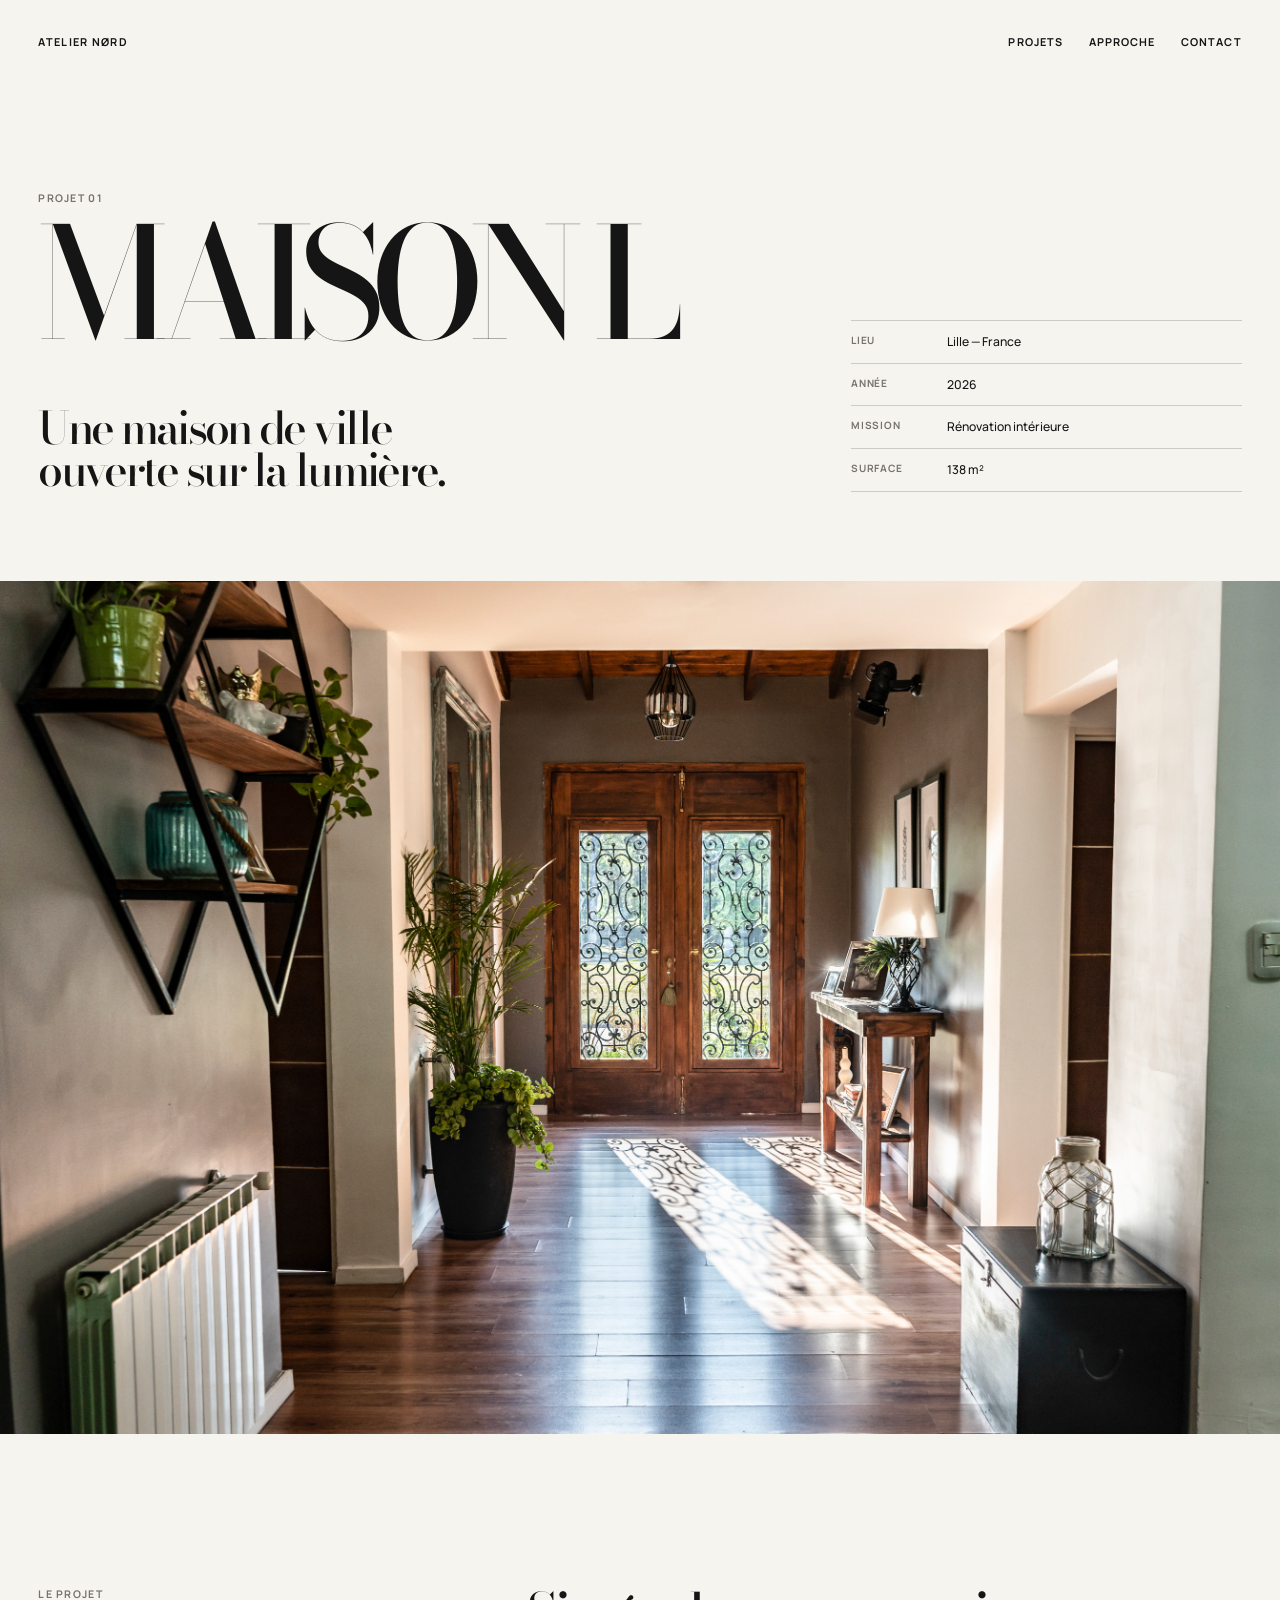
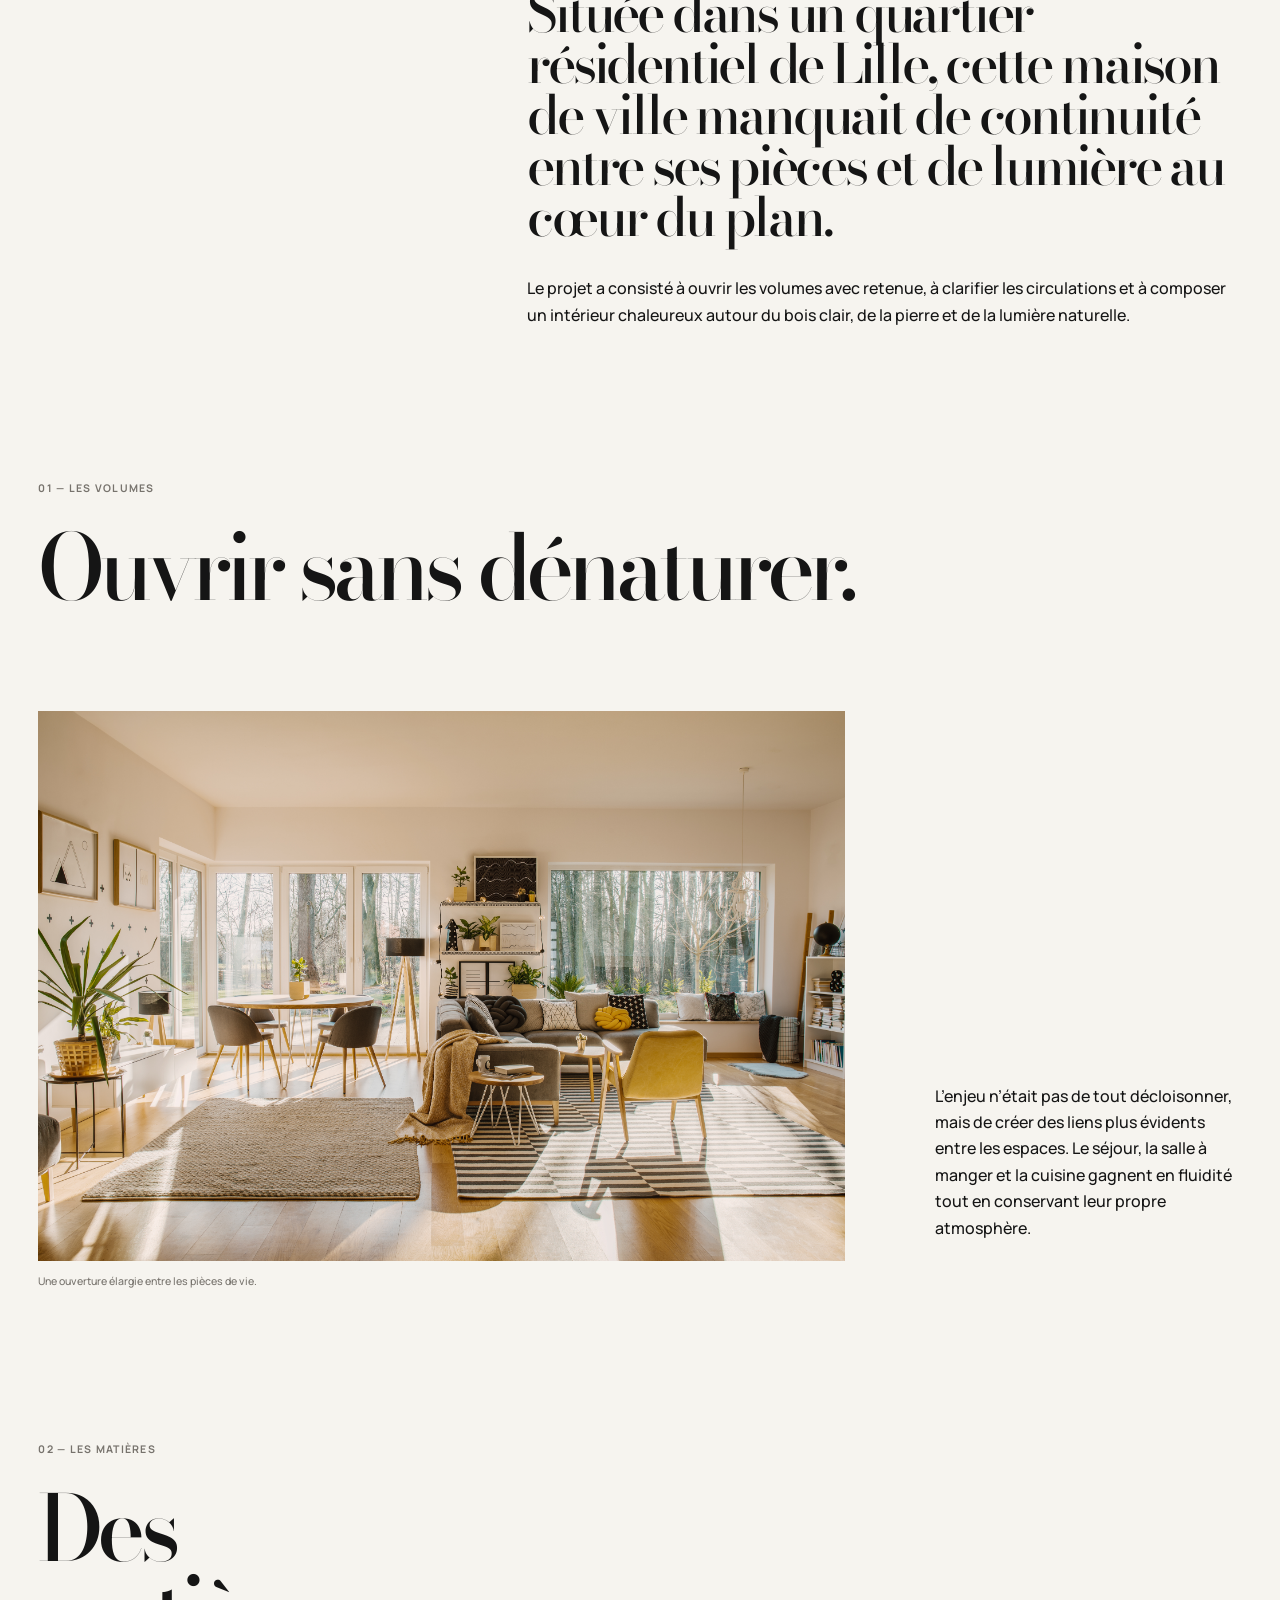
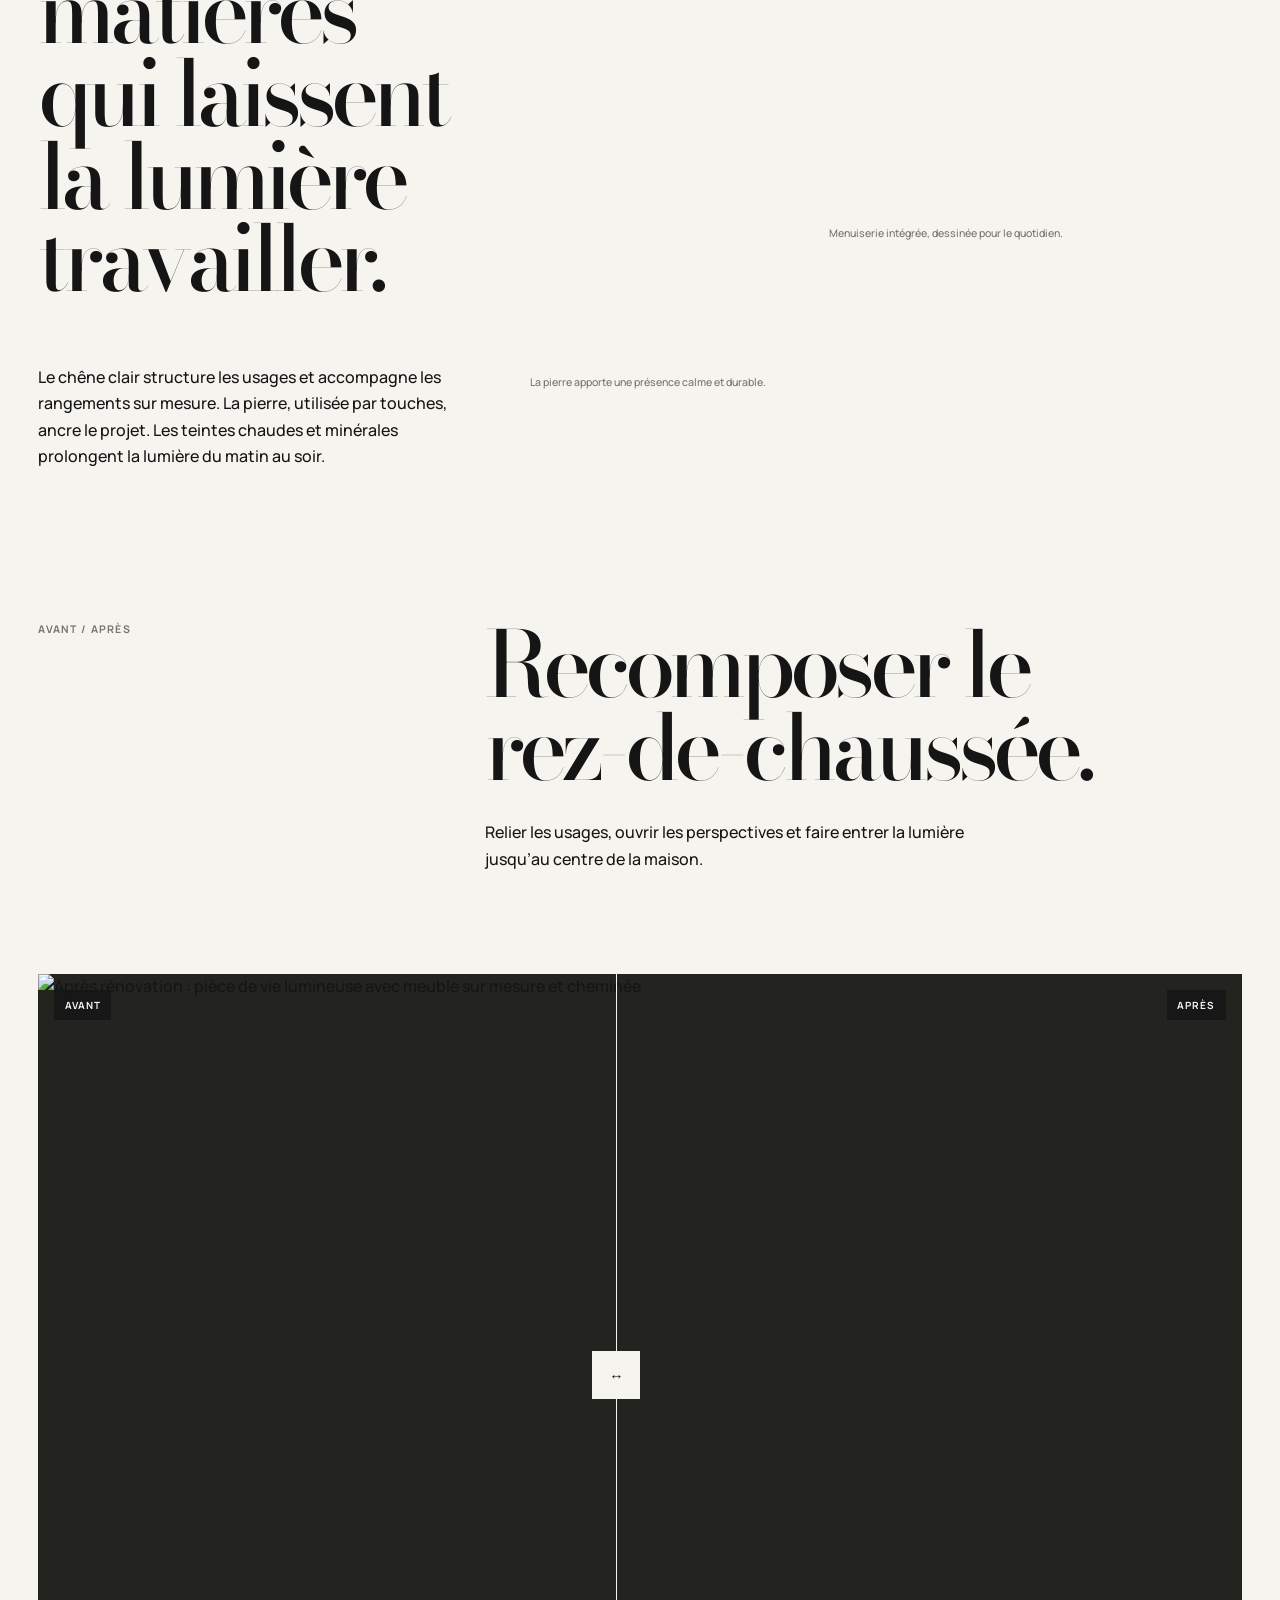
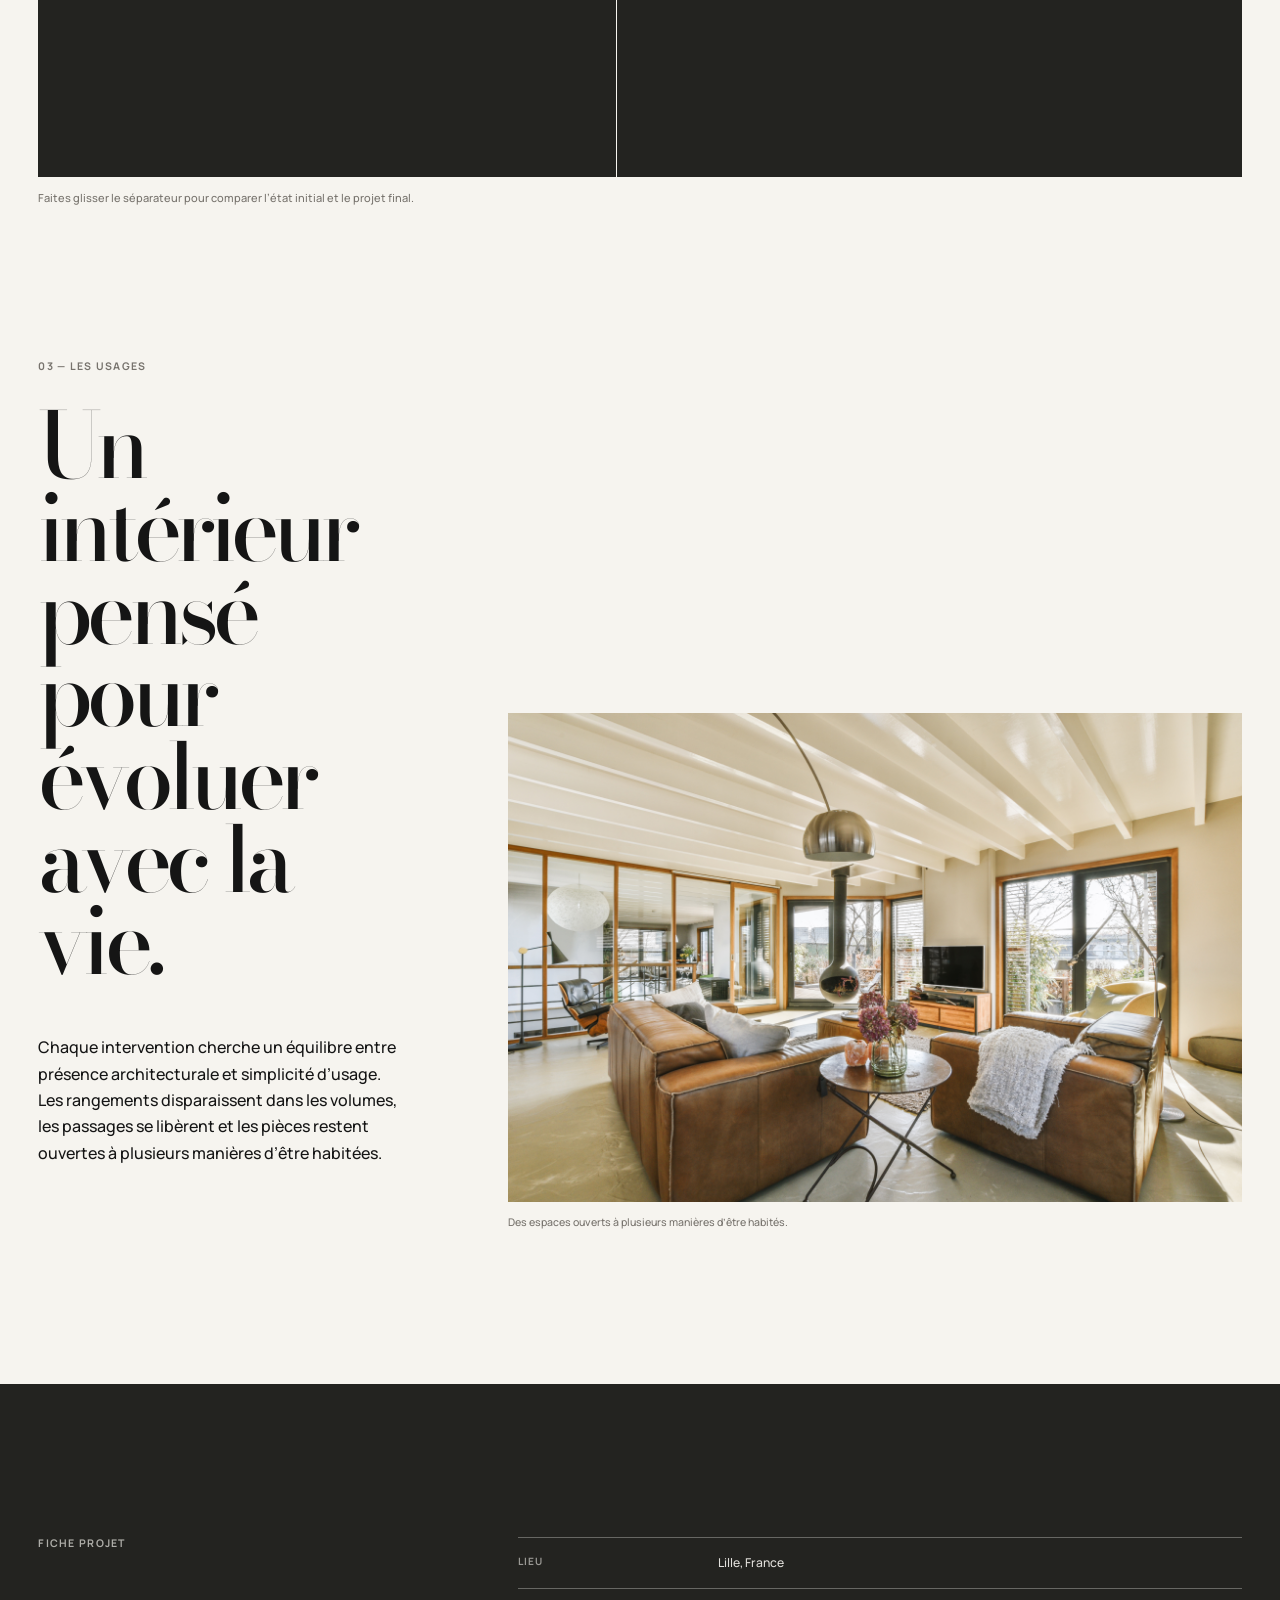
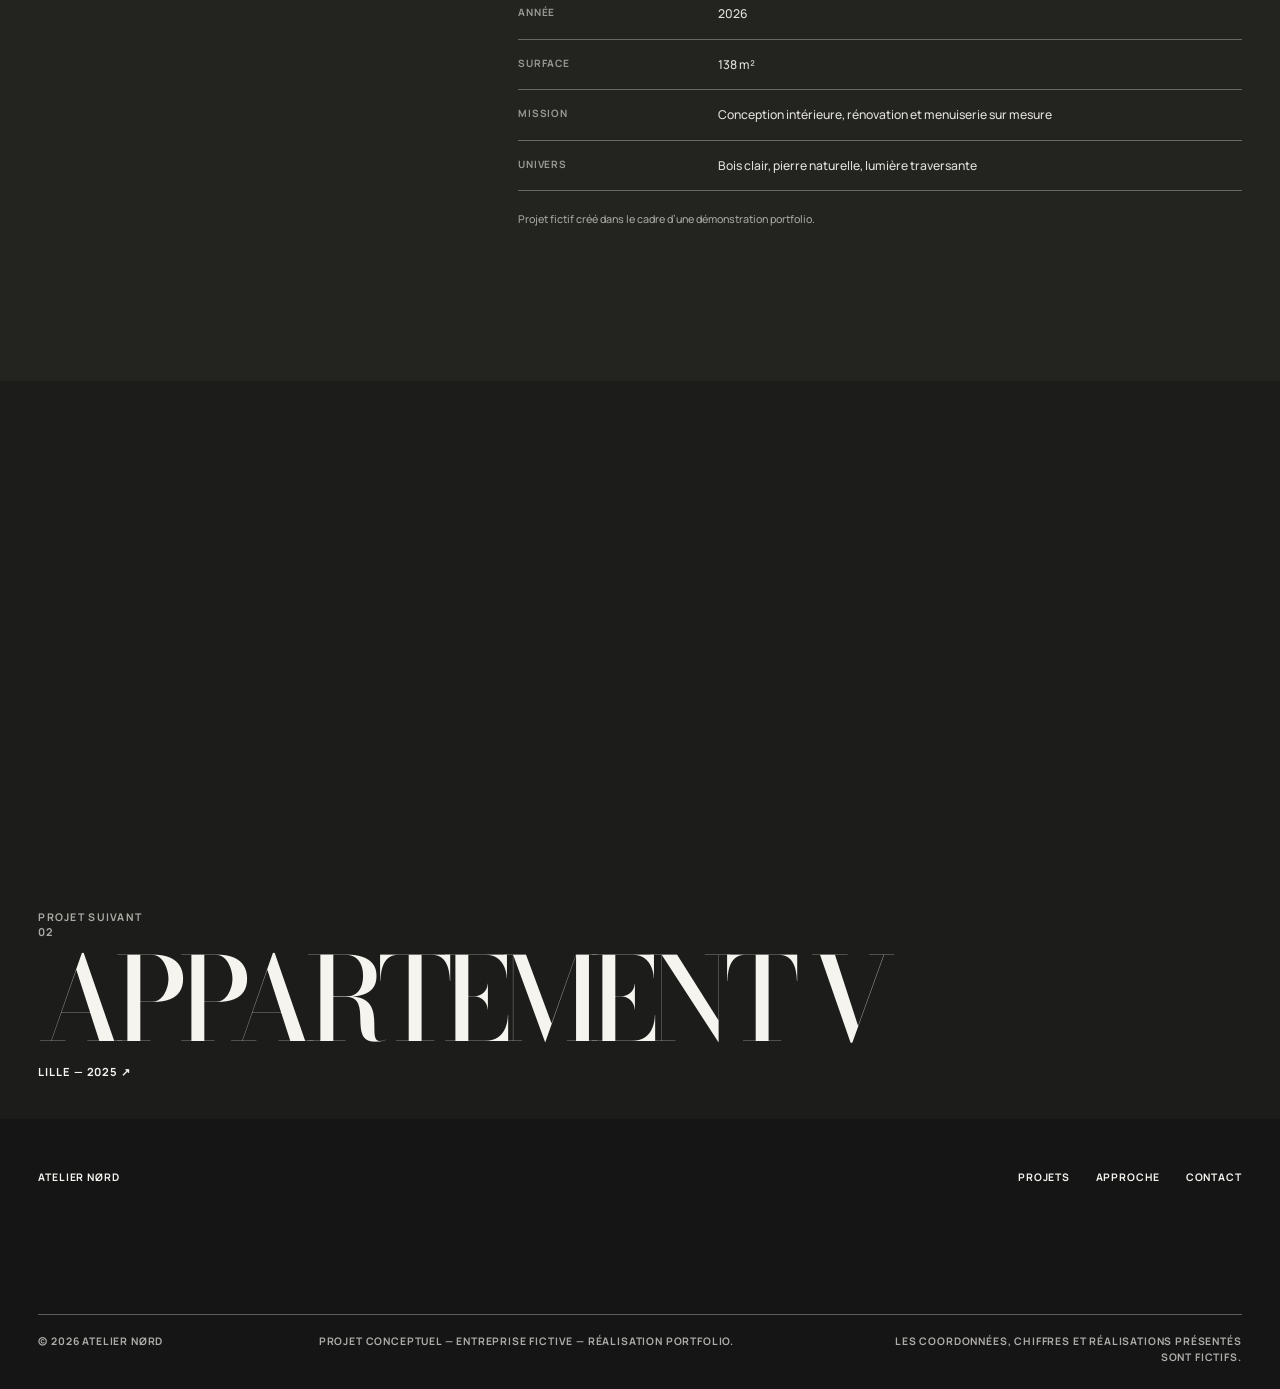
==== projets/maison-l.html @ 771967ae "Première version de la démo architecte" ====
<!doctype html>
<html lang="fr">
  <head>
    <meta charset="utf-8" />
    <meta name="viewport" content="width=device-width, initial-scale=1" />
    <meta
      name="description"
      content="Transformation fictive d’une maison de ville lilloise : lumière naturelle, bois clair, pierre et circulation repensée."
    />
    <meta name="theme-color" content="#ece8df" />
    <title>Maison L — Rénovation d’une maison de ville | ATELIER NØRD</title>
    <link rel="preconnect" href="https://fonts.googleapis.com" />
    <link rel="preconnect" href="https://fonts.gstatic.com" crossorigin />
    <link
      href="https://fonts.googleapis.com/css2?family=Bodoni+Moda:opsz,wght@6..96,400;6..96,500;6..96,600&amp;family=Manrope:wght@400;500;600;700&amp;display=swap"
      rel="stylesheet"
    />
    <link rel="stylesheet" href="../css/style.css" />
    <script>document.documentElement.classList.add('js');</script>
  </head>
  <body class="project-page">
    <a class="skip-link" href="#contenu">Aller au contenu</a>

    <header class="site-header site-header--project" data-header>
      <div class="site-header__inner">
        <a class="wordmark" href="../index.html" aria-label="ATELIER NØRD — Accueil">ATELIER NØRD</a>
        <nav class="primary-nav" aria-label="Navigation principale">
          <a href="../index.html#projets">Projets</a>
          <a href="../index.html#approche">Approche</a>
          <a href="../index.html#contact">Contact</a>
        </nav>
        <button class="menu-toggle" type="button" aria-controls="mobile-menu" aria-expanded="false" aria-label="Ouvrir le menu" data-menu-toggle>
          <span aria-hidden="true">Menu</span>
          <span class="menu-toggle__icon" aria-hidden="true"><i></i><i></i></span>
        </button>
      </div>
    </header>

    <div class="mobile-menu" id="mobile-menu" aria-hidden="true" data-mobile-menu>
      <div class="mobile-menu__top">
        <p class="mobile-menu__label">Navigation</p>
        <button class="mobile-menu__close" type="button" aria-label="Fermer le menu" data-menu-close>
          <span aria-hidden="true">Fermer</span><span class="mobile-menu__close-mark" aria-hidden="true"></span>
        </button>
      </div>
      <nav class="mobile-menu__nav" aria-label="Navigation mobile">
        <a href="../index.html#projets">Projets <span>01</span></a>
        <a href="../index.html#approche">Approche <span>02</span></a>
        <a href="../index.html#contact">Contact <span>03</span></a>
      </nav>
      <div class="mobile-menu__footer">
        <a href="mailto:bonjour@atelier-nord.example">bonjour@atelier-nord.example</a>
        <p>Lille — France</p>
      </div>
    </div>

    <main id="contenu">
      <section class="project-hero" aria-labelledby="project-title">
        <div class="project-hero__content page-grid">
          <div class="project-hero__intro">
            <p class="eyebrow">Projet 01</p>
            <h1 id="project-title">MAISON L</h1>
            <p class="project-hero__statement">Une maison de ville<br />ouverte sur la lumière.</p>
          </div>
          <dl class="project-hero__meta">
            <div><dt>Lieu</dt><dd>Lille — France</dd></div>
            <div><dt>Année</dt><dd>2026</dd></div>
            <div><dt>Mission</dt><dd>Rénovation intérieure</dd></div>
            <div><dt>Surface</dt><dd>138 m²</dd></div>
          </dl>
        </div>
        <figure class="project-hero__media media-reveal is-revealed">
          <img src="../assets/images/maison-l-hero.jpg" width="5367" height="3578" alt="Entrée de la Maison L avec parquet sombre, bois ancien et lumière naturelle" fetchpriority="high" />
        </figure>
      </section>

      <section class="project-intro section">
        <div class="project-intro__grid page-grid">
          <p class="eyebrow" data-reveal>Le projet</p>
          <div data-reveal>
            <p class="project-intro__lead">
              Située dans un quartier résidentiel de Lille, cette maison de ville manquait de
              continuité entre ses pièces et de lumière au cœur du plan.
            </p>
            <p>
              Le projet a consisté à ouvrir les volumes avec retenue, à clarifier les circulations
              et à composer un intérieur chaleureux autour du bois clair, de la pierre et de la
              lumière naturelle.
            </p>
          </div>
        </div>
      </section>

      <section class="project-gallery project-gallery--opening" aria-labelledby="opening-title">
        <div class="project-gallery__heading page-grid">
          <p class="eyebrow" data-reveal>01 — Les volumes</p>
          <h2 id="opening-title" class="display-title" data-reveal>Ouvrir sans dénaturer.</h2>
        </div>
        <div class="project-gallery__opening-grid">
          <figure class="media-reveal" data-reveal>
            <img src="../assets/images/cozy-interior-with-sunlight-streaming-through-wind-2026-03-10-02-04-53-utc.jpg" width="5758" height="3840" alt="Pièce de vie lumineuse de la Maison L, ouverte sur un jardin arboré" loading="lazy" decoding="async" />
            <figcaption>Une ouverture élargie entre les pièces de vie.</figcaption>
          </figure>
          <div class="project-gallery__text" data-reveal>
            <p>
              L’enjeu n’était pas de tout décloisonner, mais de créer des liens plus évidents entre
              les espaces. Le séjour, la salle à manger et la cuisine gagnent en fluidité tout en
              conservant leur propre atmosphère.
            </p>
          </div>
        </div>
      </section>

      <section class="project-gallery project-gallery--materials section">
        <div class="project-gallery__materials-grid page-grid">
          <div class="project-gallery__materials-copy">
            <p class="eyebrow" data-reveal>02 — Les matières</p>
            <h2 class="display-title" data-reveal>Des matières qui laissent<br />la lumière travailler.</h2>
            <p data-reveal>
              Le chêne clair structure les usages et accompagne les rangements sur mesure. La
              pierre, utilisée par touches, ancre le projet. Les teintes chaudes et minérales
              prolongent la lumière du matin au soir.
            </p>
          </div>
          <figure class="project-gallery__portrait media-reveal" data-reveal>
            <img src="../assets/images/warm-interior-with-light-streaming-through-window-2026-03-18-06-56-03-utc.jpg" width="6240" height="4160" alt="Fenêtre de la Maison L traversée par la lumière chaude de fin de journée" loading="lazy" decoding="async" />
            <figcaption>La pierre apporte une présence calme et durable.</figcaption>
          </figure>
          <figure class="project-gallery__wide media-reveal" data-reveal>
            <img src="../assets/images/family-morning-in-modern-kitchen-with-large-window-2026-01-05-22-56-10-utc.jpg" width="5475" height="3654" alt="Cuisine ouverte de la Maison L avec îlot central et grande baie vitrée" loading="lazy" decoding="async" />
            <figcaption>Menuiserie intégrée, dessinée pour le quotidien.</figcaption>
          </figure>
        </div>
      </section>

      <section class="comparison-section comparison-section--project section" aria-labelledby="comparison-title">
        <div class="page-grid comparison-section__heading">
          <p class="eyebrow" data-reveal>Avant / après</p>
          <div data-reveal>
            <h2 id="comparison-title" class="display-title">Recomposer le<br />rez-de-chaussée.</h2>
            <p class="comparison-section__copy">
              Relier les usages, ouvrir les perspectives et faire entrer la lumière jusqu’au centre
              de la maison.
            </p>
          </div>
        </div>
        <div class="comparison-wrap" data-reveal>
          <div class="comparison" data-comparison style="--position: 48%">
            <img class="comparison__image" src="../assets/images/apre%CC%80s.png" width="1246" height="868" alt="Après rénovation : pièce de vie lumineuse avec meuble sur mesure et cheminée" loading="lazy" decoding="async" />
            <div class="comparison__before" data-comparison-before>
              <img src="../assets/images/avant.png" width="1282" height="860" alt="Avant rénovation : pièce de vie classique avec cheminée" loading="lazy" decoding="async" />
            </div>
            <input class="comparison__range" type="range" min="0" max="100" value="48" aria-label="Comparer l’état avant et après rénovation de la Maison L" aria-valuetext="Avant 48 %, après 52 %" data-comparison-range />
            <div class="comparison__divider" aria-hidden="true"><span class="comparison__handle">↔</span></div>
            <span class="comparison__label comparison__label--before">Avant</span>
            <span class="comparison__label comparison__label--after">Après</span>
          </div>
          <p class="comparison__instruction">Faites glisser le séparateur pour comparer l’état initial et le projet final.</p>
        </div>
      </section>

      <section class="project-gallery project-gallery--living section">
        <div class="project-gallery__living-grid">
          <div class="project-gallery__living-copy" data-reveal>
            <p class="eyebrow">03 — Les usages</p>
            <h2 class="display-title">Un intérieur pensé<br />pour évoluer avec la vie.</h2>
            <p>
              Chaque intervention cherche un équilibre entre présence architecturale et simplicité
              d’usage. Les rangements disparaissent dans les volumes, les passages se libèrent et
              les pièces restent ouvertes à plusieurs manières d’être habitées.
            </p>
          </div>
          <figure class="media-reveal" data-reveal>
            <img src="../assets/images/modern-living-room-interior-with-unique-fireplace-2026-03-18-08-25-08-utc.jpg" width="6000" height="4000" alt="Salon de la Maison L avec assises en cuir, cheminée suspendue et lumière traversante" loading="lazy" decoding="async" />
            <figcaption>Des espaces ouverts à plusieurs manières d’être habités.</figcaption>
          </figure>
        </div>
      </section>

      <section class="project-facts section section--dark" aria-labelledby="facts-title">
        <div class="page-grid project-facts__grid">
          <p class="eyebrow eyebrow--light" data-reveal>Fiche projet</p>
          <div data-reveal>
            <h2 id="facts-title" class="sr-only">Informations du projet Maison L</h2>
            <dl class="facts-list">
              <div><dt>Lieu</dt><dd>Lille, France</dd></div>
              <div><dt>Année</dt><dd>2026</dd></div>
              <div><dt>Surface</dt><dd>138 m²</dd></div>
              <div><dt>Mission</dt><dd>Conception intérieure, rénovation et menuiserie sur mesure</dd></div>
              <div><dt>Univers</dt><dd>Bois clair, pierre naturelle, lumière traversante</dd></div>
            </dl>
            <p class="project-facts__notice">Projet fictif créé dans le cadre d’une démonstration portfolio.</p>
          </div>
        </div>
      </section>

      <section class="next-project" aria-labelledby="next-project-title">
        <img src="../assets/images/modern-living-room-interior-with-unique-fireplace-2026-03-18-08-25-08-utc.jpg" width="6000" height="4000" alt="" loading="lazy" decoding="async" />
        <div class="next-project__veil" aria-hidden="true"></div>
        <a class="next-project__link" href="../index.html#projets">
          <p class="eyebrow eyebrow--light">Projet suivant</p>
          <p class="next-project__number">02</p>
          <h2 id="next-project-title">APPARTEMENT V</h2>
          <p>Lille — 2025 <span aria-hidden="true">↗</span></p>
        </a>
      </section>
    </main>

    <footer class="site-footer">
      <div class="site-footer__top">
        <a class="wordmark" href="../index.html">ATELIER NØRD</a>
        <nav aria-label="Navigation de pied de page">
          <a href="../index.html#projets">Projets</a>
          <a href="../index.html#approche">Approche</a>
          <a href="../index.html#contact">Contact</a>
        </nav>
      </div>
      <div class="site-footer__bottom">
        <p>© 2026 ATELIER NØRD</p>
        <p>Projet conceptuel — entreprise fictive — réalisation portfolio.</p>
        <p>Les coordonnées, chiffres et réalisations présentés sont fictifs.</p>
      </div>
    </footer>

    <script src="../js/script.js" defer></script>
  </body>
</html>
---- css/style.css ----
:root {
  --cream: #ece8df;
  --paper: #f6f4ef;
  --ink: #151515;
  --charcoal: #232320;
  --stone: #77736d;
  --line: rgba(21, 21, 21, 0.18);
  --line-light: rgba(246, 244, 239, 0.32);
  --serif: "Bodoni Moda", Georgia, "Times New Roman", serif;
  --sans: "Manrope", "Helvetica Neue", Helvetica, Arial, sans-serif;
  --gutter: clamp(1.25rem, 3vw, 3.5rem);
  --space-xs: clamp(0.75rem, 1.2vw, 1.25rem);
  --space-s: clamp(1.25rem, 2.4vw, 2.5rem);
  --space-m: clamp(3.5rem, 7vw, 8rem);
  --space-l: clamp(5.5rem, 12vw, 14rem);
  --ease: cubic-bezier(0.22, 0.61, 0.36, 1);
}

* {
  box-sizing: border-box;
}

html {
  scroll-behavior: smooth;
  background: var(--cream);
}

body {
  min-width: 320px;
  margin: 0;
  overflow-x: hidden;
  color: var(--ink);
  background: var(--cream);
  font-family: var(--sans);
  font-size: 16px;
  font-weight: 500;
  line-height: 1.5;
  -webkit-font-smoothing: antialiased;
  text-rendering: optimizeLegibility;
}

body.is-intro-active,
body.is-menu-open {
  overflow: hidden;
}

img {
  display: block;
  width: 100%;
  max-width: 100%;
  height: auto;
}

a {
  color: inherit;
  text-decoration: none;
}

button,
input {
  font: inherit;
}

button {
  color: inherit;
}

p,
h1,
h2,
h3,
ul,
ol,
dl,
dd,
figure {
  margin: 0;
}

ul,
ol {
  padding: 0;
  list-style: none;
}

:focus-visible {
  outline: 2px solid currentColor;
  outline-offset: 5px;
}

.sr-only {
  position: absolute;
  width: 1px;
  height: 1px;
  padding: 0;
  margin: -1px;
  overflow: hidden;
  clip: rect(0, 0, 0, 0);
  white-space: nowrap;
  border: 0;
}

.skip-link {
  position: fixed;
  z-index: 200;
  top: 0.75rem;
  left: 0.75rem;
  padding: 0.8rem 1rem;
  color: var(--paper);
  background: var(--ink);
  transform: translateY(-180%);
  transition: transform 160ms ease;
}

.skip-link:focus {
  transform: translateY(0);
}

.page-grid {
  display: grid;
  width: min(100%, 1600px);
  margin-inline: auto;
  padding-inline: var(--gutter);
}

.section {
  padding-block: var(--space-l);
}

.section--dark {
  color: var(--paper);
  background: var(--charcoal);
}

.eyebrow {
  color: var(--stone);
  font-size: 0.66rem;
  font-weight: 700;
  letter-spacing: 0.12em;
  line-height: 1.25;
  text-transform: uppercase;
}

.eyebrow--light {
  color: rgba(246, 244, 239, 0.66);
}

.display-title {
  font-family: var(--serif);
  font-size: clamp(3.3rem, 7.1vw, 8.2rem);
  font-weight: 500;
  letter-spacing: -0.065em;
  line-height: 0.91;
}

.text-link {
  display: inline-flex;
  align-items: center;
  gap: 0.75rem;
  padding-bottom: 0.25rem;
  border-bottom: 1px solid currentColor;
  font-size: 0.74rem;
  font-weight: 700;
  letter-spacing: 0.08em;
  text-transform: uppercase;
  transition: gap 220ms var(--ease);
}

.text-link:hover {
  gap: 1rem;
}

.text-link--light {
  color: var(--paper);
}

.wordmark {
  font-size: 0.68rem;
  font-weight: 700;
  letter-spacing: 0.12em;
  line-height: 1;
  text-transform: uppercase;
}

/* Header & navigation */
.site-header {
  position: fixed;
  z-index: 60;
  top: 0;
  right: 0;
  left: 0;
  color: var(--paper);
  transition: color 240ms var(--ease), background-color 240ms var(--ease), box-shadow 240ms var(--ease);
}

.site-header--project {
  color: var(--ink);
}

.site-header.is-scrolled {
  color: var(--ink);
  background: rgba(236, 232, 223, 0.97);
  box-shadow: 0 1px 0 var(--line);
}

.site-header__inner {
  display: flex;
  align-items: center;
  justify-content: space-between;
  width: min(100%, 1600px);
  min-height: 5.25rem;
  padding-inline: var(--gutter);
  margin-inline: auto;
}

.primary-nav {
  display: flex;
  align-items: center;
  gap: clamp(1.25rem, 2vw, 2.5rem);
  margin-left: auto;
}

.primary-nav a {
  position: relative;
  padding-block: 0.8rem;
  font-size: 0.68rem;
  font-weight: 700;
  letter-spacing: 0.1em;
  text-transform: uppercase;
}

.primary-nav a::after {
  position: absolute;
  right: 0;
  bottom: 0.45rem;
  left: 0;
  height: 1px;
  content: "";
  background: currentColor;
  transform: scaleX(0);
  transform-origin: right;
  transition: transform 200ms var(--ease);
}

.primary-nav a:hover::after,
.primary-nav a:focus-visible::after {
  transform: scaleX(1);
  transform-origin: left;
}

.menu-toggle,
.mobile-menu {
  display: none;
}

/* Intro */
.intro {
  position: fixed;
  z-index: 120;
  inset: 0;
  display: grid;
  place-items: center;
  color: var(--paper);
  background: var(--charcoal);
  transition: opacity 400ms var(--ease), visibility 400ms step-end;
}

.intro.is-leaving {
  visibility: hidden;
  opacity: 0;
}

.intro__wordmark {
  overflow: hidden;
  font-size: clamp(1rem, 2.4vw, 2rem);
  font-weight: 700;
  letter-spacing: 0.19em;
  transform: translateX(0.1em);
  animation: intro-wordmark 850ms var(--ease) both;
}

.intro__skip {
  position: absolute;
  right: max(var(--gutter), 1.5rem);
  bottom: max(var(--gutter), 1.5rem);
  min-width: 44px;
  min-height: 44px;
  padding: 0.65rem 0;
  color: inherit;
  border: 0;
  border-bottom: 1px solid rgba(246, 244, 239, 0.6);
  background: transparent;
  cursor: pointer;
  font-size: 0.68rem;
  font-weight: 700;
  letter-spacing: 0.08em;
  text-transform: uppercase;
}

@keyframes intro-wordmark {
  from {
    opacity: 0;
    transform: translate(0.1em, 1.2rem);
  }

  to {
    opacity: 1;
    transform: translate(0.1em, 0);
  }
}

/* Hero */
.hero {
  position: relative;
  display: grid;
  min-height: 100svh;
  overflow: hidden;
  color: var(--paper);
  background: var(--charcoal);
}

.hero__media,
.hero__veil {
  position: absolute;
  inset: 0;
}

.hero__media {
  display: block;
  width: 100%;
  height: 100%;
  object-fit: cover;
}

.hero__veil {
  background: rgba(21, 21, 21, 0.31);
}

.hero__content {
  position: relative;
  z-index: 1;
  grid-template-rows: auto 1fr auto;
  min-height: 100svh;
  padding-top: clamp(7rem, 16vh, 13rem);
  padding-bottom: clamp(1.5rem, 4vw, 3.5rem);
}

.hero__eyebrow {
  align-self: start;
  color: rgba(246, 244, 239, 0.75);
}

.hero__title-wrap {
  align-self: center;
  max-width: 1400px;
}

.hero__brand {
  margin-bottom: clamp(1rem, 2vw, 2rem);
  font-size: clamp(0.73rem, 1vw, 0.9rem);
  font-weight: 700;
  letter-spacing: 0.14em;
}

.hero h1 {
  font-family: var(--serif);
  font-size: clamp(3.5rem, 6.25vw, 8rem);
  font-weight: 500;
  letter-spacing: -0.072em;
  line-height: 0.83;
}

.hero h1 span {
  display: block;
}

.hero__bottom {
  display: flex;
  align-items: flex-end;
  justify-content: space-between;
  gap: 2rem;
  max-width: 760px;
}

.hero__bottom p {
  max-width: 19rem;
  font-size: 0.86rem;
  line-height: 1.45;
}

html.js [data-hero-line] {
  animation: hero-line-in 900ms var(--ease) both;
}

html.js [data-hero-line]:nth-child(2) {
  animation-delay: 90ms;
}

html.js [data-hero-line]:nth-child(3) {
  animation-delay: 180ms;
}

@keyframes hero-line-in {
  from {
    opacity: 0;
    transform: translateY(1.5rem);
  }

  to {
    opacity: 1;
    transform: translateY(0);
  }
}

/* Manifesto */
.manifesto {
  background: var(--paper);
}

.manifesto__grid {
  grid-template-columns: minmax(0, 1.15fr) minmax(18rem, 0.72fr);
  gap: clamp(3rem, 10vw, 12rem);
  align-items: start;
}

.manifesto__copy {
  padding-top: clamp(1rem, 7vw, 7rem);
}

.manifesto h2 {
  max-width: 850px;
  margin-top: var(--space-s);
}

.manifesto__body {
  display: grid;
  grid-template-columns: minmax(0, 1.2fr) minmax(10rem, 0.6fr);
  gap: clamp(2rem, 5vw, 5rem);
  max-width: 780px;
  margin-top: clamp(2.5rem, 6vw, 6rem);
}

.manifesto__body > p,
.project-gallery__text p,
.project-gallery__materials-copy > p:last-child,
.project-gallery__living-copy > p:last-child,
.project-intro__grid > div > p:last-child {
  font-size: clamp(1rem, 1.25vw, 1.19rem);
  line-height: 1.65;
}

.detail-list {
  border-top: 1px solid var(--line);
}

.detail-list li {
  padding-block: 0.65rem;
  border-bottom: 1px solid var(--line);
  font-size: 0.69rem;
  font-weight: 700;
  letter-spacing: 0.05em;
  text-transform: uppercase;
}

.manifesto__media {
  width: min(100%, 32rem);
  justify-self: end;
  overflow: hidden;
}

.manifesto__media img {
  aspect-ratio: 8 / 11;
  object-fit: cover;
}

/* Project listing */
.projects {
  overflow: hidden;
}

.projects__heading {
  margin-bottom: clamp(4rem, 10vw, 10rem);
}

.projects__heading h2 {
  margin-top: var(--space-s);
}

.projects__list {
  width: min(100%, 1780px);
  padding-inline: var(--gutter);
  margin-inline: auto;
}

.project {
  margin-bottom: clamp(6rem, 13vw, 15rem);
}

.project__link {
  display: grid;
  align-items: end;
  gap: clamp(1.25rem, 3vw, 3.5rem);
}

.project__media {
  position: relative;
  overflow: hidden;
  background: var(--charcoal);
}

.project__media--upcoming {
  display: grid;
  place-items: center;
  padding: 1.5rem;
  color: var(--paper);
  background: #85847e;
}

.project__media--upcoming::before {
  position: absolute;
  inset: 1rem;
  content: "";
  border: 1px solid rgba(246, 244, 239, 0.38);
}

.project__media--upcoming span {
  position: relative;
  z-index: 2;
  font-family: var(--serif);
  font-size: clamp(2.15rem, 4.5vw, 5.25rem);
  font-weight: 500;
  letter-spacing: -0.07em;
  line-height: 0.78;
  text-align: center;
  text-transform: uppercase;
}

.project__media img {
  height: 100%;
  object-fit: cover;
  transition: transform 850ms var(--ease);
}

.project__link:hover .project__media img {
  transform: scale(1.035);
}

.project__meta {
  position: relative;
  display: grid;
  grid-template-columns: 3rem minmax(0, 1fr) auto;
  gap: clamp(1.25rem, 3vw, 3.5rem);
  align-items: end;
}

.project__number,
.next-project__number {
  color: var(--stone);
  font-size: 0.68rem;
  font-weight: 700;
  letter-spacing: 0.08em;
}

.project h3 {
  margin-bottom: 0.65rem;
  font-family: var(--serif);
  font-size: clamp(2rem, 3.7vw, 4.5rem);
  font-weight: 500;
  letter-spacing: -0.06em;
  line-height: 0.9;
}

.project__meta div > p {
  color: var(--stone);
  font-size: 0.68rem;
  line-height: 1.55;
}

.project__cta {
  align-self: end;
  padding-bottom: 0.3rem;
  border-bottom: 1px solid var(--ink);
  font-size: 0.67rem;
  font-weight: 700;
  letter-spacing: 0.08em;
  text-transform: uppercase;
  white-space: nowrap;
  transition: gap 220ms var(--ease);
}

.project__link:hover .project__cta {
  word-spacing: 0.18em;
}

.project--upcoming .project__cta {
  color: var(--stone);
  border-color: var(--line);
}

.project--maison-l .project__link {
  grid-template-columns: minmax(0, 1fr);
}

.project--maison-l .project__media {
  width: min(100%, 1220px);
  aspect-ratio: 3 / 2;
}

.project--maison-l .project__meta {
  width: min(100%, 980px);
  margin-left: clamp(1rem, 10vw, 13rem);
}

.project--appartement-v .project__link {
  grid-template-columns: minmax(13rem, 0.5fr) minmax(0, 1fr);
  width: min(100%, 1250px);
  margin-left: auto;
}

.project--appartement-v .project__media {
  aspect-ratio: 22 / 15;
}

.project--appartement-v .project__meta {
  grid-template-columns: 2.2rem minmax(0, 1fr);
  align-self: center;
}

.project--appartement-v .project__cta {
  grid-column: 2;
  justify-self: start;
  margin-top: 2rem;
}

.project--dunes .project__link {
  grid-template-columns: minmax(0, 1fr);
}

.project--dunes .project__media {
  width: min(100%, 1360px);
  aspect-ratio: 8 / 5;
  margin-left: auto;
}

.project--dunes .project__meta {
  width: min(100%, 700px);
  margin-top: -3.5rem;
  margin-left: clamp(1rem, 8vw, 10rem);
  padding: clamp(1.5rem, 3vw, 3rem);
  background: var(--cream);
}

.project--studio-m .project__link {
  grid-template-columns: minmax(17rem, 0.48fr) minmax(15rem, 0.36fr);
  justify-content: center;
}

.project--studio-m .project__media {
  aspect-ratio: 8 / 11;
}

.project--studio-m .project__meta {
  grid-template-columns: 2.2rem minmax(0, 1fr);
  align-self: center;
}

.project--studio-m .project__cta {
  grid-column: 2;
  justify-self: start;
  margin-top: 2rem;
}

/* Interlude */
.interlude {
  position: relative;
  display: grid;
  min-height: clamp(34rem, 60vw, 52rem);
  color: var(--paper);
  background: var(--charcoal);
}

.interlude__media {
  position: absolute;
  inset: 0 0 0 auto;
  width: min(65%, 1050px);
  overflow: hidden;
  opacity: 0.58;
}

.interlude__media img {
  height: 100%;
  object-fit: cover;
}

.interlude__quote {
  z-index: 1;
  align-self: center;
  width: min(100% - (var(--gutter) * 2), 1500px);
  padding-inline: var(--gutter);
  margin-inline: auto;
  font-family: var(--serif);
  font-size: clamp(2.7rem, 6vw, 7rem);
  font-weight: 500;
  letter-spacing: -0.065em;
  line-height: 0.93;
}

/* Comparison */
.comparison-section {
  background: var(--paper);
}

.comparison-section__heading {
  grid-template-columns: minmax(10rem, 0.5fr) minmax(0, 1.1fr);
  gap: clamp(2rem, 8vw, 10rem);
  margin-bottom: clamp(3rem, 8vw, 8rem);
}

.comparison-section__copy {
  max-width: 32rem;
  margin-top: var(--space-s);
  font-size: clamp(1rem, 1.22vw, 1.16rem);
  line-height: 1.65;
}

.comparison-wrap {
  width: min(100%, 1780px);
  padding-inline: var(--gutter);
  margin-inline: auto;
}

.comparison {
  position: relative;
  aspect-ratio: 3 / 2;
  overflow: hidden;
  background: var(--charcoal);
  touch-action: pan-y;
  user-select: none;
}

.comparison__image,
.comparison__before,
.comparison__before img {
  position: absolute;
  inset: 0;
  width: 100%;
  height: 100%;
}

.comparison__image,
.comparison__before img {
  object-fit: cover;
}

.comparison__before {
  clip-path: inset(0 calc(100% - var(--position)) 0 0);
}

.comparison__range {
  position: absolute;
  z-index: 3;
  inset: 0;
  width: 100%;
  height: 100%;
  margin: 0;
  appearance: none;
  opacity: 0;
  cursor: ew-resize;
}

.comparison__range::-webkit-slider-thumb {
  width: 44px;
  height: 100%;
  appearance: none;
}

.comparison__range::-moz-range-thumb {
  width: 44px;
  height: 100%;
  border: 0;
  background: transparent;
}

.comparison__divider {
  position: absolute;
  z-index: 2;
  top: 0;
  bottom: 0;
  left: var(--position);
  width: 1px;
  color: var(--ink);
  background: var(--paper);
  pointer-events: none;
}

.comparison__handle {
  position: absolute;
  top: 50%;
  left: 50%;
  display: grid;
  width: 3rem;
  height: 3rem;
  place-items: center;
  color: var(--ink);
  background: var(--paper);
  transform: translate(-50%, -50%);
  font-size: 0.9rem;
}

.comparison__range:focus-visible ~ .comparison__divider .comparison__handle {
  outline: 2px solid var(--ink);
  outline-offset: 4px;
}

.comparison__label {
  position: absolute;
  z-index: 1;
  top: 1rem;
  padding: 0.45rem 0.65rem;
  color: var(--paper);
  background: rgba(21, 21, 21, 0.76);
  font-size: 0.62rem;
  font-weight: 700;
  letter-spacing: 0.1em;
  text-transform: uppercase;
}

.comparison__label--before {
  left: 1rem;
}

.comparison__label--after {
  right: 1rem;
}

.comparison__instruction {
  margin-top: 0.85rem;
  color: var(--stone);
  font-size: 0.69rem;
}

/* Approach */
.approach .page-grid {
  grid-template-columns: minmax(0, 0.8fr) minmax(0, 1.1fr);
  gap: clamp(3rem, 10vw, 12rem);
}

.approach__intro {
  position: sticky;
  top: 8rem;
  align-self: start;
}

.approach__intro h2 {
  margin-top: var(--space-s);
}

.approach__steps {
  border-top: 1px solid var(--line-light);
}

.approach__steps li {
  display: grid;
  grid-template-columns: 3rem minmax(8rem, 0.55fr) minmax(0, 1fr);
  gap: clamp(1rem, 3vw, 3rem);
  padding-block: clamp(1.8rem, 4vw, 4rem);
  border-bottom: 1px solid var(--line-light);
}

.approach__number {
  color: rgba(246, 244, 239, 0.58);
  font-size: 0.68rem;
  font-weight: 700;
  letter-spacing: 0.08em;
}

.approach h3 {
  font-family: var(--serif);
  font-size: clamp(2rem, 3vw, 3.7rem);
  font-weight: 500;
  letter-spacing: -0.06em;
  line-height: 0.92;
}

.approach__steps li > p:last-child {
  max-width: 23rem;
  color: rgba(246, 244, 239, 0.72);
  font-size: 0.88rem;
  line-height: 1.65;
}

/* Figures */
.figures {
  background: var(--cream);
}

.figures__heading {
  margin-bottom: clamp(2.5rem, 7vw, 7rem);
}

.figures__list {
  grid-template-columns: repeat(4, 1fr);
  border-top: 1px solid var(--line);
}

.figures__list > div {
  min-height: clamp(12rem, 20vw, 19rem);
  padding: clamp(1rem, 2vw, 2rem);
  border-right: 1px solid var(--line);
}

.figures__list > div:first-child {
  padding-left: 0;
}

.figures__list > div:last-child {
  padding-right: 0;
  border-right: 0;
}

.figures dt {
  font-family: var(--serif);
  font-size: clamp(4.8rem, 8.8vw, 10rem);
  font-weight: 500;
  letter-spacing: -0.09em;
  line-height: 0.85;
}

.figures dd {
  max-width: 8rem;
  margin-top: 1rem;
  color: var(--stone);
  font-size: 0.67rem;
  font-weight: 700;
  letter-spacing: 0.07em;
  line-height: 1.45;
  text-transform: uppercase;
}

/* Contact & footer */
.contact {
  position: relative;
  display: grid;
  min-height: min(900px, 92svh);
  overflow: hidden;
  color: var(--paper);
  background: var(--charcoal);
}

.contact__media,
.contact__media::after {
  position: absolute;
  inset: 0;
}

.contact__media {
  left: auto;
  width: min(52%, 950px);
}

.contact__media::after {
  content: "";
  background: rgba(21, 21, 21, 0.3);
}

.contact__media img {
  height: 100%;
  object-fit: cover;
}

.contact__content {
  position: relative;
  z-index: 1;
  grid-template-columns: minmax(0, 1fr) minmax(12rem, 0.4fr);
  grid-template-rows: auto 1fr auto;
  min-height: inherit;
  padding-top: clamp(7rem, 14vw, 12rem);
  padding-bottom: var(--gutter);
}

.contact__main {
  grid-row: 2;
  align-self: center;
  max-width: 56rem;
}

.contact h2 {
  font-family: var(--serif);
  font-size: clamp(4.1rem, 9.5vw, 10rem);
  font-weight: 500;
  letter-spacing: -0.075em;
  line-height: 0.83;
}

.contact__main > p {
  max-width: 28rem;
  margin-top: clamp(1.5rem, 3vw, 3rem);
  color: rgba(246, 244, 239, 0.8);
  font-size: clamp(0.95rem, 1.2vw, 1.12rem);
  line-height: 1.6;
}

.contact__email {
  display: inline-flex;
  align-items: center;
  gap: 0.85rem;
  margin-top: clamp(2rem, 4vw, 4rem);
  padding-bottom: 0.4rem;
  border-bottom: 1px solid currentColor;
  font-size: clamp(0.84rem, 1.2vw, 1.08rem);
  font-weight: 600;
  letter-spacing: -0.02em;
  transition: gap 220ms var(--ease);
}

.contact__email:hover {
  gap: 1.3rem;
}

.contact__meta {
  grid-column: 2;
  grid-row: 3;
  align-self: end;
  color: rgba(246, 244, 239, 0.7);
  font-size: 0.68rem;
  font-weight: 700;
  letter-spacing: 0.08em;
  line-height: 1.75;
  text-transform: uppercase;
}

.site-footer {
  padding: clamp(2rem, 4vw, 4.5rem) var(--gutter) 1.5rem;
  color: var(--paper);
  background: var(--ink);
}

.site-footer__top,
.site-footer__bottom {
  display: flex;
  align-items: flex-start;
  justify-content: space-between;
  width: min(100%, 1600px);
  margin-inline: auto;
}

.site-footer__top {
  padding-bottom: clamp(4rem, 10vw, 10rem);
}

.site-footer nav {
  display: flex;
  gap: clamp(1.25rem, 2vw, 2.5rem);
}

.site-footer a,
.site-footer__bottom {
  font-size: 0.65rem;
  font-weight: 700;
  letter-spacing: 0.08em;
  line-height: 1.5;
  text-transform: uppercase;
}

.site-footer__bottom {
  gap: 1.5rem;
  padding-top: 1.2rem;
  border-top: 1px solid var(--line-light);
  color: rgba(246, 244, 239, 0.68);
}

.site-footer__bottom p:nth-child(2) {
  max-width: 27rem;
  text-align: center;
}

.site-footer__bottom p:last-child {
  max-width: 22rem;
  text-align: right;
}

/* Project page */
.project-page {
  background: var(--paper);
}

.project-hero {
  padding-top: clamp(8rem, 15vw, 14rem);
}

.project-hero__content {
  grid-template-columns: minmax(0, 1fr) minmax(15rem, 0.55fr);
  gap: clamp(2rem, 8vw, 10rem);
  padding-bottom: clamp(3rem, 7vw, 7rem);
}

.project-hero h1 {
  margin-top: 1.2rem;
  font-family: var(--serif);
  font-size: clamp(5rem, 12vw, 13rem);
  font-weight: 500;
  letter-spacing: -0.09em;
  line-height: 0.78;
}

.project-hero__statement {
  margin-top: clamp(2rem, 5vw, 5.5rem);
  font-family: var(--serif);
  font-size: clamp(1.8rem, 3.5vw, 4.4rem);
  font-weight: 500;
  letter-spacing: -0.06em;
  line-height: 0.93;
}

.project-hero__meta {
  align-self: end;
  border-top: 1px solid var(--line);
}

.project-hero__meta > div {
  display: grid;
  grid-template-columns: 5rem minmax(0, 1fr);
  gap: 1rem;
  padding-block: 0.75rem;
  border-bottom: 1px solid var(--line);
}

.project-hero__meta dt,
.facts-list dt {
  color: var(--stone);
  font-size: 0.63rem;
  font-weight: 700;
  letter-spacing: 0.08em;
  text-transform: uppercase;
}

.project-hero__meta dd,
.facts-list dd {
  font-size: 0.76rem;
  line-height: 1.45;
}

.project-hero__media {
  width: min(100%, 1780px);
  margin-inline: auto;
  overflow: hidden;
}

.project-hero__media img {
  aspect-ratio: 3 / 2;
  object-fit: cover;
}

.project-intro__grid {
  grid-template-columns: minmax(10rem, 0.45fr) minmax(0, 0.86fr);
  gap: clamp(2rem, 9vw, 11rem);
}

.project-intro__grid > div {
  max-width: 54rem;
}

.project-intro__lead {
  margin-bottom: 2rem;
  font-family: var(--serif);
  font-size: clamp(2.2rem, 4.2vw, 5rem);
  font-weight: 500;
  letter-spacing: -0.06em;
  line-height: 0.95;
}

.project-gallery__heading {
  margin-bottom: clamp(3rem, 8vw, 8rem);
}

.project-gallery__heading h2 {
  margin-top: var(--space-s);
}

.project-gallery__opening-grid {
  display: grid;
  grid-template-columns: minmax(0, 1fr) minmax(15rem, 0.38fr);
  align-items: end;
  gap: clamp(2rem, 7vw, 8rem);
  width: min(100% - (var(--gutter) * 2), 1780px);
  margin-inline: auto;
}

.project-gallery__opening-grid figure,
.project-gallery__living-grid figure,
.project-gallery__materials-grid figure {
  overflow: hidden;
}

.project-gallery__opening-grid figure img {
  aspect-ratio: 22 / 15;
  object-fit: cover;
}

figcaption {
  margin-top: 0.8rem;
  color: var(--stone);
  font-size: 0.66rem;
  line-height: 1.45;
}

.project-gallery__text {
  max-width: 26rem;
  padding-bottom: 3rem;
}

.project-gallery__materials-grid {
  grid-template-columns: minmax(0, 0.8fr) minmax(13rem, 0.45fr) minmax(14rem, 0.75fr);
  gap: clamp(1.5rem, 4vw, 5rem);
  align-items: start;
}

.project-gallery__materials-copy h2 {
  margin-top: var(--space-s);
}

.project-gallery__materials-copy > p:last-child {
  max-width: 30rem;
  margin-top: clamp(2rem, 5vw, 5rem);
}

.project-gallery__portrait {
  margin-top: clamp(8rem, 14vw, 15rem);
}

.project-gallery__portrait img {
  aspect-ratio: 8 / 11;
  object-fit: cover;
}

.project-gallery__wide {
  margin-top: clamp(2rem, 7vw, 8rem);
}

.project-gallery__wide img {
  aspect-ratio: 22 / 15;
  object-fit: cover;
}

.comparison-section--project {
  padding-top: 0;
}

.project-gallery--living {
  padding-top: 0;
}

.project-gallery__living-grid {
  display: grid;
  grid-template-columns: minmax(15rem, 0.5fr) minmax(0, 1fr);
  align-items: end;
  gap: clamp(2rem, 8vw, 10rem);
  width: min(100% - (var(--gutter) * 2), 1780px);
  margin-inline: auto;
}

.project-gallery__living-copy {
  max-width: 35rem;
  padding-bottom: clamp(1rem, 5vw, 5rem);
}

.project-gallery__living-copy h2 {
  margin-top: var(--space-s);
}

.project-gallery__living-copy > p:last-child {
  margin-top: clamp(2rem, 4vw, 4rem);
}

.project-gallery__living-grid figure img {
  aspect-ratio: 3 / 2;
  object-fit: cover;
}

.project-facts .page-grid {
  grid-template-columns: minmax(10rem, 0.48fr) minmax(0, 0.92fr);
  gap: clamp(2rem, 8vw, 10rem);
}

.facts-list {
  border-top: 1px solid var(--line-light);
}

.facts-list > div {
  display: grid;
  grid-template-columns: minmax(7rem, 0.35fr) minmax(0, 1fr);
  gap: 1rem;
  padding-block: 1rem;
  border-bottom: 1px solid var(--line-light);
}

.facts-list dt {
  color: rgba(246, 244, 239, 0.56);
}

.facts-list dd {
  color: rgba(246, 244, 239, 0.9);
}

.project-facts__notice {
  margin-top: 1.25rem;
  color: rgba(246, 244, 239, 0.62);
  font-size: 0.67rem;
}

.next-project {
  position: relative;
  min-height: min(750px, 82svh);
  overflow: hidden;
  color: var(--paper);
  background: var(--charcoal);
}

.next-project > img,
.next-project__veil {
  position: absolute;
  inset: 0;
  width: 100%;
  height: 100%;
}

.next-project > img {
  object-fit: cover;
  transition: transform 800ms var(--ease);
}

.next-project__veil {
  background: rgba(21, 21, 21, 0.47);
}

.next-project__link {
  position: relative;
  z-index: 1;
  display: grid;
  align-content: end;
  min-height: inherit;
  padding: var(--gutter);
}

.next-project__number {
  margin-top: auto;
  color: rgba(246, 244, 239, 0.65);
}

.next-project h2 {
  margin-top: 0.75rem;
  font-family: var(--serif);
  font-size: clamp(4rem, 9vw, 10rem);
  font-weight: 500;
  letter-spacing: -0.08em;
  line-height: 0.8;
}

.next-project__link > p:last-child {
  margin-top: 1.2rem;
  font-size: 0.7rem;
  font-weight: 700;
  letter-spacing: 0.08em;
  text-transform: uppercase;
}

.next-project:hover > img {
  transform: scale(1.035);
}

/* Reveal primitives */
html.js [data-reveal] {
  opacity: 0;
  transform: translateY(1.65rem);
  transition: opacity 720ms var(--ease), transform 720ms var(--ease);
}

html.js [data-reveal].is-revealed {
  opacity: 1;
  transform: translateY(0);
}

.media-reveal {
  position: relative;
}

html.js .media-reveal::after {
  position: absolute;
  z-index: 1;
  inset: 0;
  content: "";
  background: var(--cream);
  transform: scaleX(1);
  transform-origin: right;
  transition: transform 900ms var(--ease);
}

html.js .section--dark .media-reveal::after,
html.js .interlude .media-reveal::after {
  background: var(--charcoal);
}

html.js .media-reveal.is-revealed::after {
  transform: scaleX(0);
}

/* Tablet */
@media (max-width: 900px) {
  .manifesto__grid,
  .approach .page-grid,
  .project-gallery__materials-grid {
    gap: clamp(2rem, 6vw, 5rem);
  }

  .manifesto__body {
    grid-template-columns: 1fr;
    max-width: 34rem;
  }

  .detail-list {
    width: min(100%, 22rem);
  }

  .project--maison-l .project__meta {
    margin-left: clamp(1rem, 5vw, 3.5rem);
  }

  .project--dunes .project__meta {
    margin-top: -2rem;
  }

  .project-gallery__materials-grid {
    grid-template-columns: minmax(0, 1fr) minmax(12rem, 0.48fr);
  }

  .project-gallery__wide {
    grid-column: 1 / -1;
    width: min(100%, 70%);
    margin-top: 0;
    margin-left: auto;
  }

  .contact__content {
    grid-template-columns: minmax(0, 1fr) minmax(10rem, 0.35fr);
  }
}

/* Mobile */
@media (max-width: 700px) {
  :root {
    --gutter: 1.25rem;
  }

  .section {
    padding-block: clamp(5rem, 20vw, 7.5rem);
  }

  .display-title {
    font-size: clamp(3rem, 14.3vw, 5.4rem);
    letter-spacing: -0.07em;
  }

  .display-title br {
    display: none;
  }

  .site-header__inner {
    min-height: 4.75rem;
  }

  .primary-nav {
    display: none;
  }

  .menu-toggle {
    display: inline-flex;
    align-items: center;
    justify-content: flex-end;
    gap: 0.7rem;
    min-width: 44px;
    min-height: 44px;
    padding: 0;
    border: 0;
    background: transparent;
    cursor: pointer;
    font-size: 0.65rem;
    font-weight: 700;
    letter-spacing: 0.09em;
    text-transform: uppercase;
  }

  .menu-toggle__icon {
    display: grid;
    gap: 4px;
    width: 1rem;
  }

  .menu-toggle__icon i {
    display: block;
    height: 1px;
    background: currentColor;
  }

  .mobile-menu {
    position: fixed;
    z-index: 100;
    inset: 0;
    display: grid;
    grid-template-rows: auto 1fr auto;
    padding: var(--gutter);
    color: var(--paper);
    background: var(--charcoal);
    visibility: hidden;
    opacity: 0;
    transition: opacity 300ms var(--ease), visibility 300ms step-end;
  }

  body.is-menu-open .mobile-menu {
    visibility: visible;
    opacity: 1;
    transition: opacity 350ms var(--ease);
  }

  .mobile-menu__top {
    display: flex;
    align-items: center;
    justify-content: space-between;
  }

  .mobile-menu__label,
  .mobile-menu__footer {
    color: rgba(246, 244, 239, 0.68);
    font-size: 0.64rem;
    font-weight: 700;
    letter-spacing: 0.1em;
    line-height: 1.65;
    text-transform: uppercase;
  }

  .mobile-menu__close {
    display: inline-flex;
    align-items: center;
    gap: 0.7rem;
    min-width: 44px;
    min-height: 44px;
    padding: 0;
    color: inherit;
    border: 0;
    background: transparent;
    cursor: pointer;
    font-size: 0.64rem;
    font-weight: 700;
    letter-spacing: 0.1em;
    text-transform: uppercase;
  }

  .mobile-menu__close-mark {
    position: relative;
    display: block;
    width: 0.9rem;
    height: 0.9rem;
  }

  .mobile-menu__close-mark::before,
  .mobile-menu__close-mark::after {
    position: absolute;
    top: 50%;
    left: 0;
    width: 100%;
    height: 1px;
    content: "";
    background: currentColor;
  }

  .mobile-menu__close-mark::before {
    transform: rotate(45deg);
  }

  .mobile-menu__close-mark::after {
    transform: rotate(-45deg);
  }

  .mobile-menu__nav {
    align-self: center;
  }

  .mobile-menu__nav a {
    display: flex;
    align-items: baseline;
    justify-content: space-between;
    padding-block: 0.72rem;
    border-bottom: 1px solid var(--line-light);
    font-family: var(--serif);
    font-size: clamp(3.2rem, 14vw, 5rem);
    font-weight: 500;
    letter-spacing: -0.07em;
    line-height: 0.95;
    transform: translateY(1rem);
    transition: transform 420ms var(--ease);
  }

  body.is-menu-open .mobile-menu__nav a {
    transform: translateY(0);
  }

  body.is-menu-open .mobile-menu__nav a:nth-child(2) {
    transition-delay: 50ms;
  }

  body.is-menu-open .mobile-menu__nav a:nth-child(3) {
    transition-delay: 100ms;
  }

  .mobile-menu__nav span {
    color: rgba(246, 244, 239, 0.6);
    font-family: var(--sans);
    font-size: 0.65rem;
    font-weight: 700;
    letter-spacing: 0.08em;
  }

  .mobile-menu__footer {
    display: flex;
    justify-content: space-between;
    gap: 1rem;
  }

  .mobile-menu__footer a {
    text-transform: none;
  }

  .hero__content {
    padding-top: 7rem;
    padding-bottom: 1.5rem;
  }

  .hero h1 {
    font-size: clamp(3.75rem, 16.2vw, 6.5rem);
    line-height: 0.85;
  }

  .hero__bottom {
    align-items: flex-start;
    flex-direction: column;
    gap: 1.25rem;
  }

  .hero__bottom p {
    max-width: 15rem;
  }

  .manifesto__grid,
  .comparison-section__heading,
  .approach .page-grid,
  .contact__content,
  .project-hero__content,
  .project-intro__grid,
  .project-facts .page-grid {
    grid-template-columns: 1fr;
  }

  .manifesto__copy {
    padding-top: 0;
  }

  .manifesto__media {
    width: min(72%, 19rem);
    margin-top: 2.5rem;
    margin-right: auto;
  }

  .projects__heading {
    margin-bottom: 4rem;
  }

  .projects__list {
    padding-inline: var(--gutter);
  }

  .project {
    margin-bottom: 6.5rem;
  }

  .project__link,
  .project--appartement-v .project__link,
  .project--studio-m .project__link {
    display: flex;
    flex-direction: column;
    gap: 1rem;
    width: 100%;
    margin: 0;
  }

  .project--appartement-v .project__link {
    flex-direction: column-reverse;
  }

  .project--maison-l .project__media,
  .project--dunes .project__media,
  .project--studio-m .project__media {
    width: 100%;
    margin: 0;
  }

  .project--maison-l .project__media,
  .project--appartement-v .project__media,
  .project--dunes .project__media {
    aspect-ratio: 4 / 3;
  }

  .project--studio-m .project__media {
    width: min(72%, 21rem);
    aspect-ratio: 8 / 11;
  }

  .project__meta,
  .project--appartement-v .project__meta,
  .project--studio-m .project__meta {
    grid-template-columns: 2rem minmax(0, 1fr);
    gap: 0.85rem;
    width: 100%;
    margin: 0;
    padding: 0;
    background: transparent;
  }

  .project h3 {
    font-size: clamp(2.3rem, 10vw, 3.5rem);
  }

  .project__cta,
  .project--appartement-v .project__cta,
  .project--studio-m .project__cta {
    grid-column: 2;
    justify-self: start;
    margin-top: 1.15rem;
  }

  .project--dunes .project__meta {
    margin-top: 0;
  }

  .interlude {
    min-height: 34rem;
  }

  .interlude__media {
    width: 100%;
    opacity: 0.42;
  }

  .interlude__quote {
    font-size: clamp(2.65rem, 12vw, 4.75rem);
  }

  .interlude__quote br {
    display: none;
  }

  .comparison-section__heading {
    gap: 1.5rem;
    margin-bottom: 3rem;
  }

  .comparison-wrap {
    padding-inline: var(--gutter);
  }

  .comparison {
    aspect-ratio: 4 / 3;
  }

  .comparison__handle {
    width: 2.75rem;
    height: 2.75rem;
  }

  .comparison__instruction {
    max-width: 20rem;
    line-height: 1.5;
  }

  .approach__intro {
    position: static;
  }

  .approach__steps {
    margin-top: 3.5rem;
  }

  .approach__steps li {
    grid-template-columns: 2rem 1fr;
    gap: 0.75rem;
  }

  .approach__steps li > p:last-child {
    grid-column: 2;
    margin-top: 0.4rem;
  }

  .figures__list {
    grid-template-columns: repeat(2, 1fr);
  }

  .figures__list > div {
    min-height: 11.5rem;
    padding: 1.25rem;
    border-bottom: 1px solid var(--line);
  }

  .figures__list > div:first-child {
    padding-left: 0;
  }

  .figures__list > div:nth-child(2) {
    padding-right: 0;
    border-right: 0;
  }

  .figures__list > div:nth-child(3) {
    padding-left: 0;
  }

  .figures__list > div:last-child {
    padding-right: 0;
  }

  .figures dt {
    font-size: clamp(4.8rem, 22vw, 7rem);
  }

  .contact {
    min-height: 46rem;
  }

  .contact__media {
    width: 100%;
    opacity: 0.5;
  }

  .contact__content {
    grid-template-rows: auto 1fr auto;
    padding-top: 7rem;
  }

  .contact h2 {
    font-size: clamp(4rem, 18vw, 7rem);
  }

  .contact__meta {
    grid-column: 1;
    grid-row: 3;
  }

  .site-footer__top,
  .site-footer__bottom {
    flex-direction: column;
    gap: 1.5rem;
  }

  .site-footer__top {
    padding-bottom: 4rem;
  }

  .site-footer nav {
    flex-wrap: wrap;
  }

  .site-footer__bottom p:nth-child(2),
  .site-footer__bottom p:last-child {
    max-width: 23rem;
    text-align: left;
  }

  .project-hero {
    padding-top: 7rem;
  }

  .project-hero h1 {
    font-size: clamp(4.6rem, 20vw, 7rem);
  }

  .project-hero__statement {
    margin-top: 2.5rem;
    font-size: clamp(2rem, 9.5vw, 3.5rem);
  }

  .project-hero__meta {
    margin-top: 3rem;
  }

  .project-hero__media img {
    aspect-ratio: 4 / 3;
  }

  .project-intro__lead {
    font-size: clamp(2.25rem, 10.5vw, 3.8rem);
  }

  .project-gallery__opening-grid,
  .project-gallery__living-grid {
    grid-template-columns: 1fr;
    width: min(100% - (var(--gutter) * 2), 1780px);
  }

  .project-gallery__text,
  .project-gallery__living-copy {
    padding-bottom: 0;
  }

  .project-gallery__materials-grid {
    grid-template-columns: 1fr;
  }

  .project-gallery__portrait {
    width: min(72%, 22rem);
    margin-top: 1rem;
    margin-left: auto;
  }

  .project-gallery__wide {
    width: 100%;
  }

  .project-gallery__living-grid figure {
    margin-top: 1rem;
  }

  .facts-list > div {
    grid-template-columns: 6.5rem minmax(0, 1fr);
  }

  .next-project {
    min-height: 36rem;
  }

  .next-project h2 {
    font-size: clamp(4rem, 18vw, 7rem);
  }
}

@media (prefers-reduced-motion: reduce) {
  html {
    scroll-behavior: auto;
  }

  *,
  *::before,
  *::after {
    scroll-behavior: auto !important;
    animation-duration: 0.01ms !important;
    animation-iteration-count: 1 !important;
    transition-duration: 0.01ms !important;
  }

  html.js [data-reveal] {
    opacity: 1;
    transform: none;
  }

  html.js .media-reveal::after {
    display: none;
  }
}
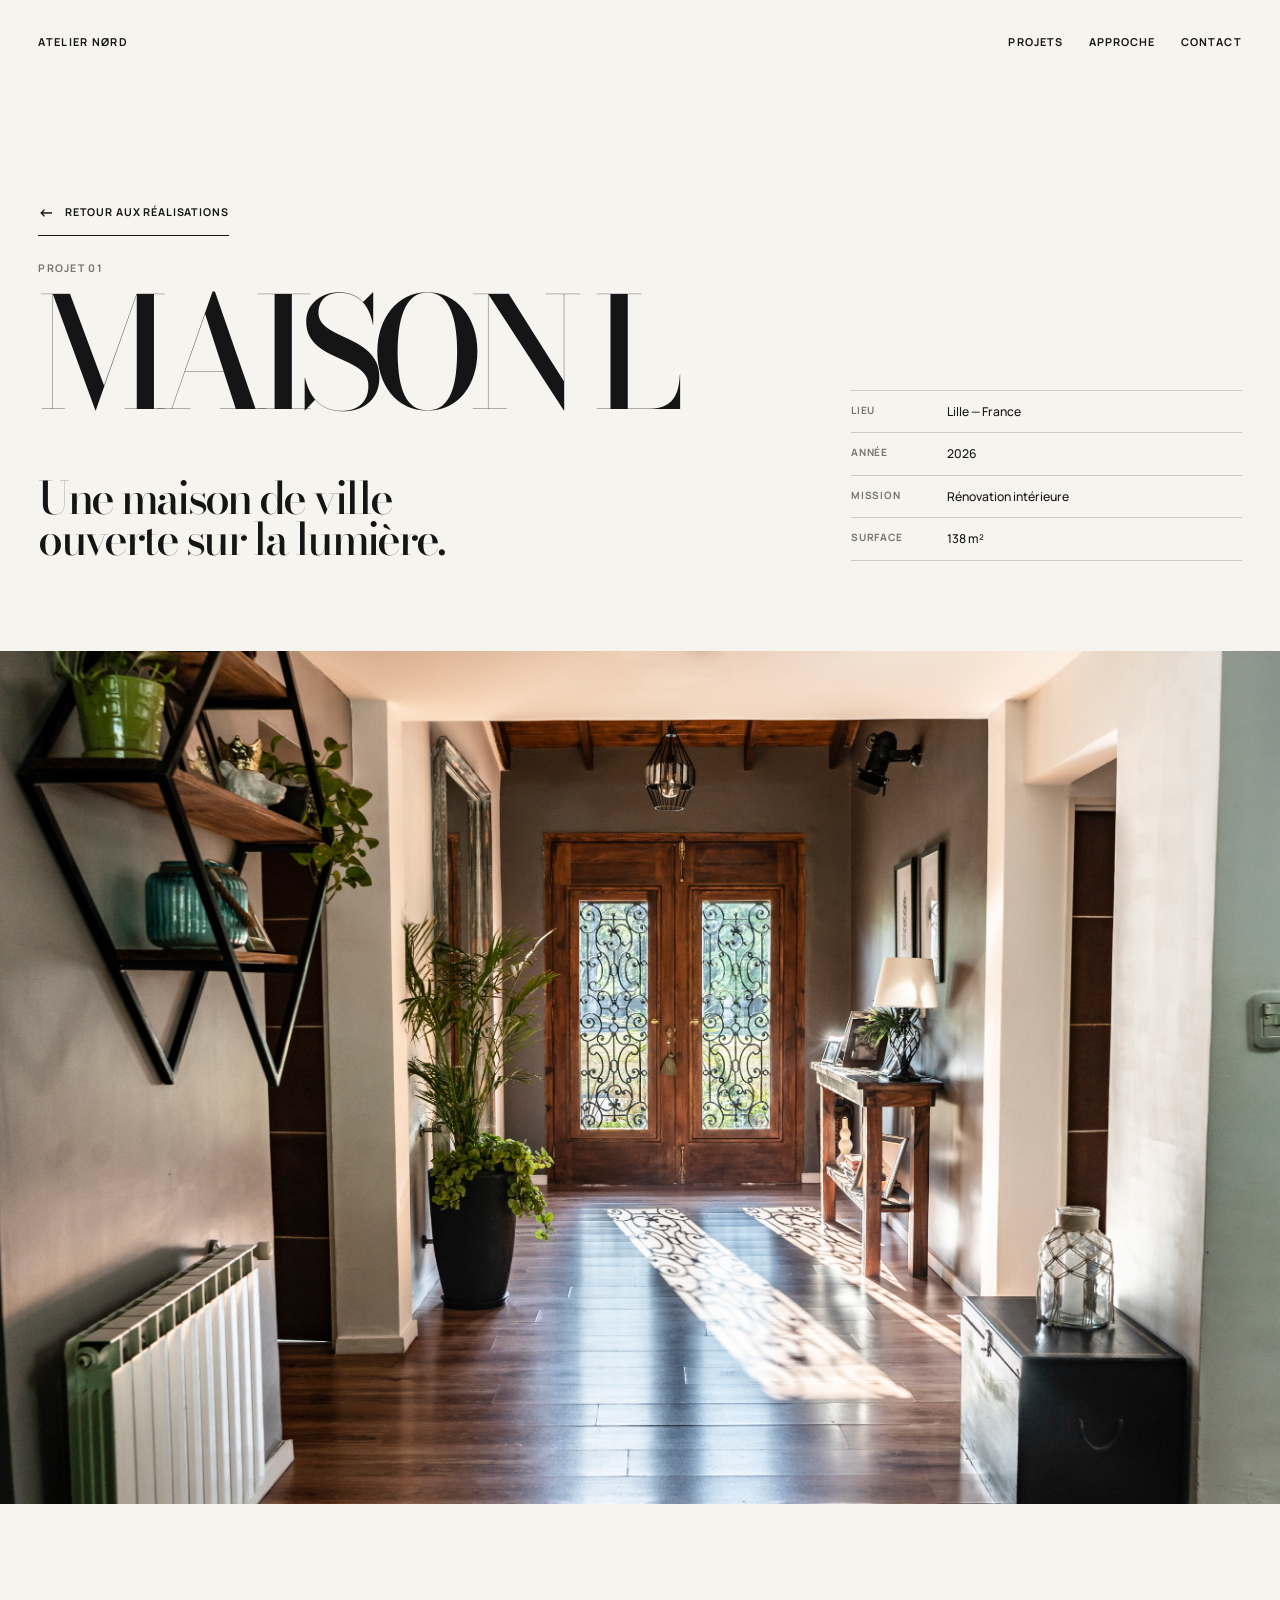
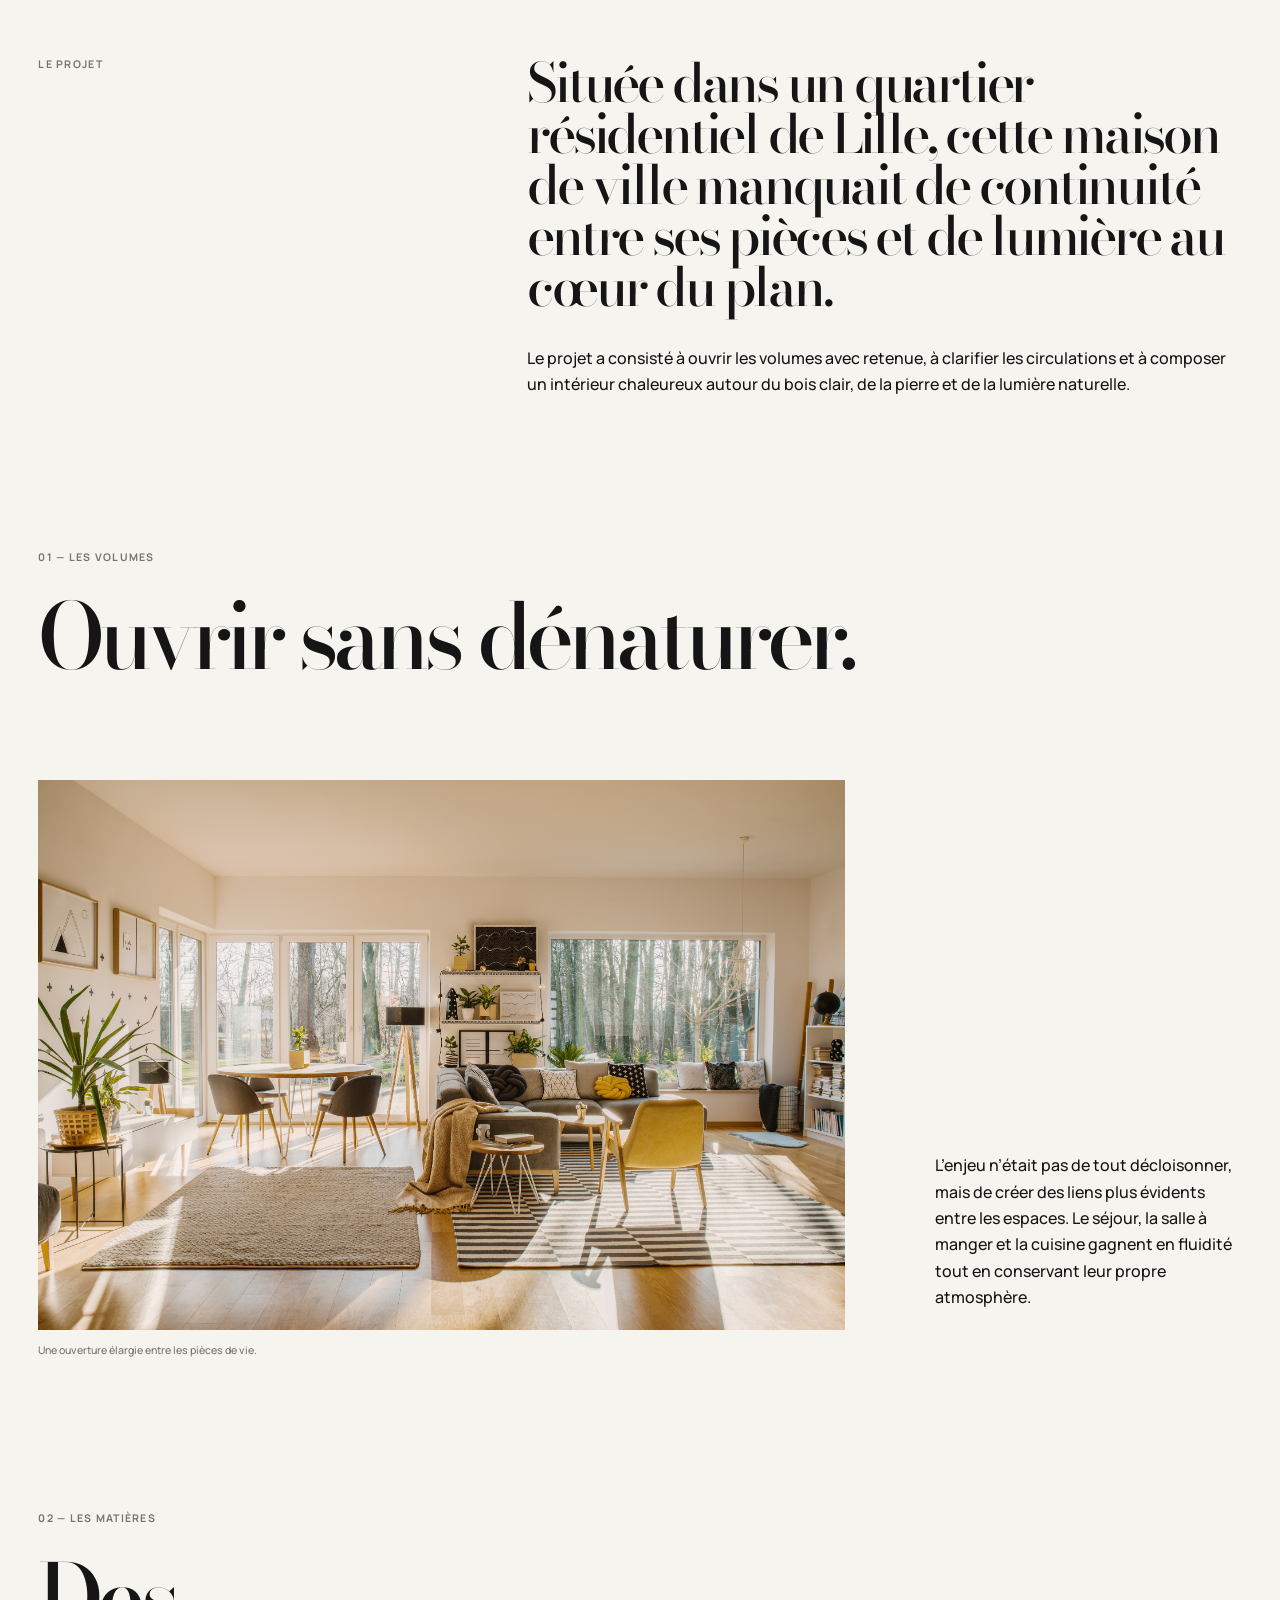
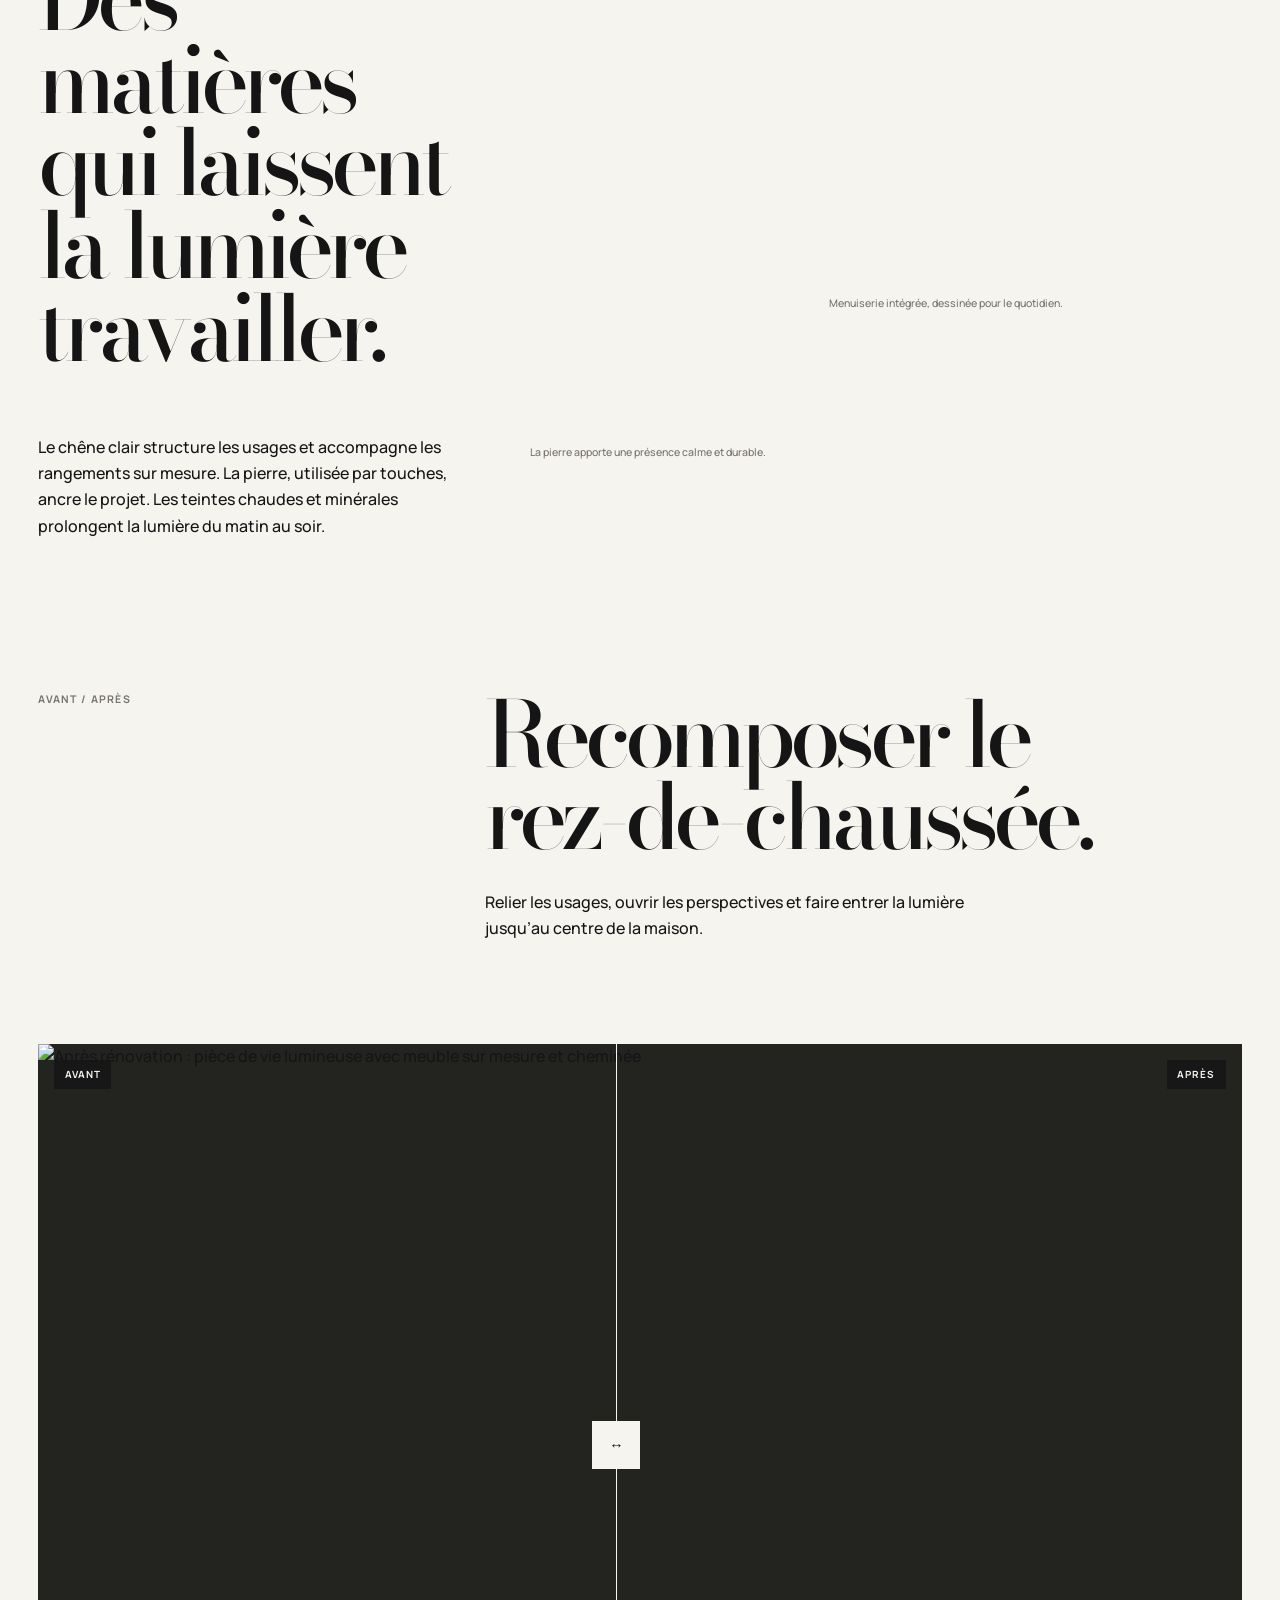
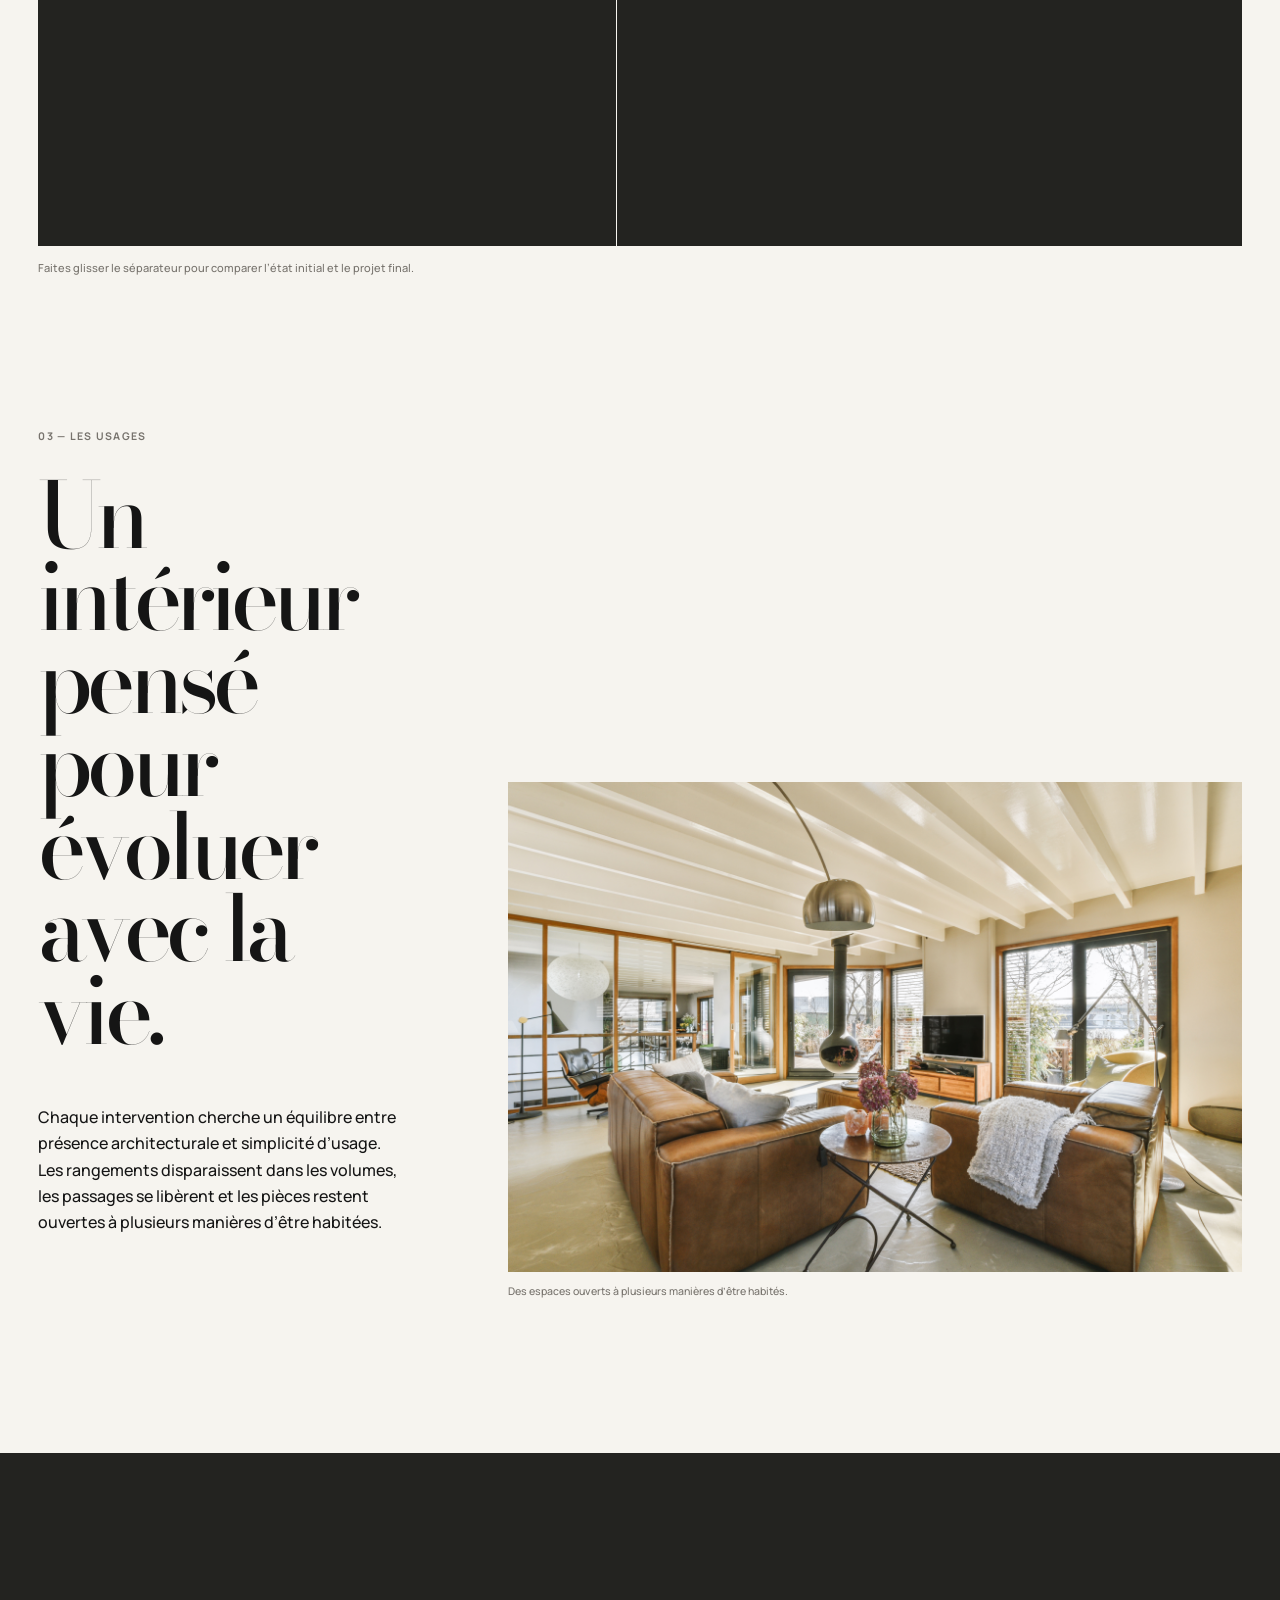
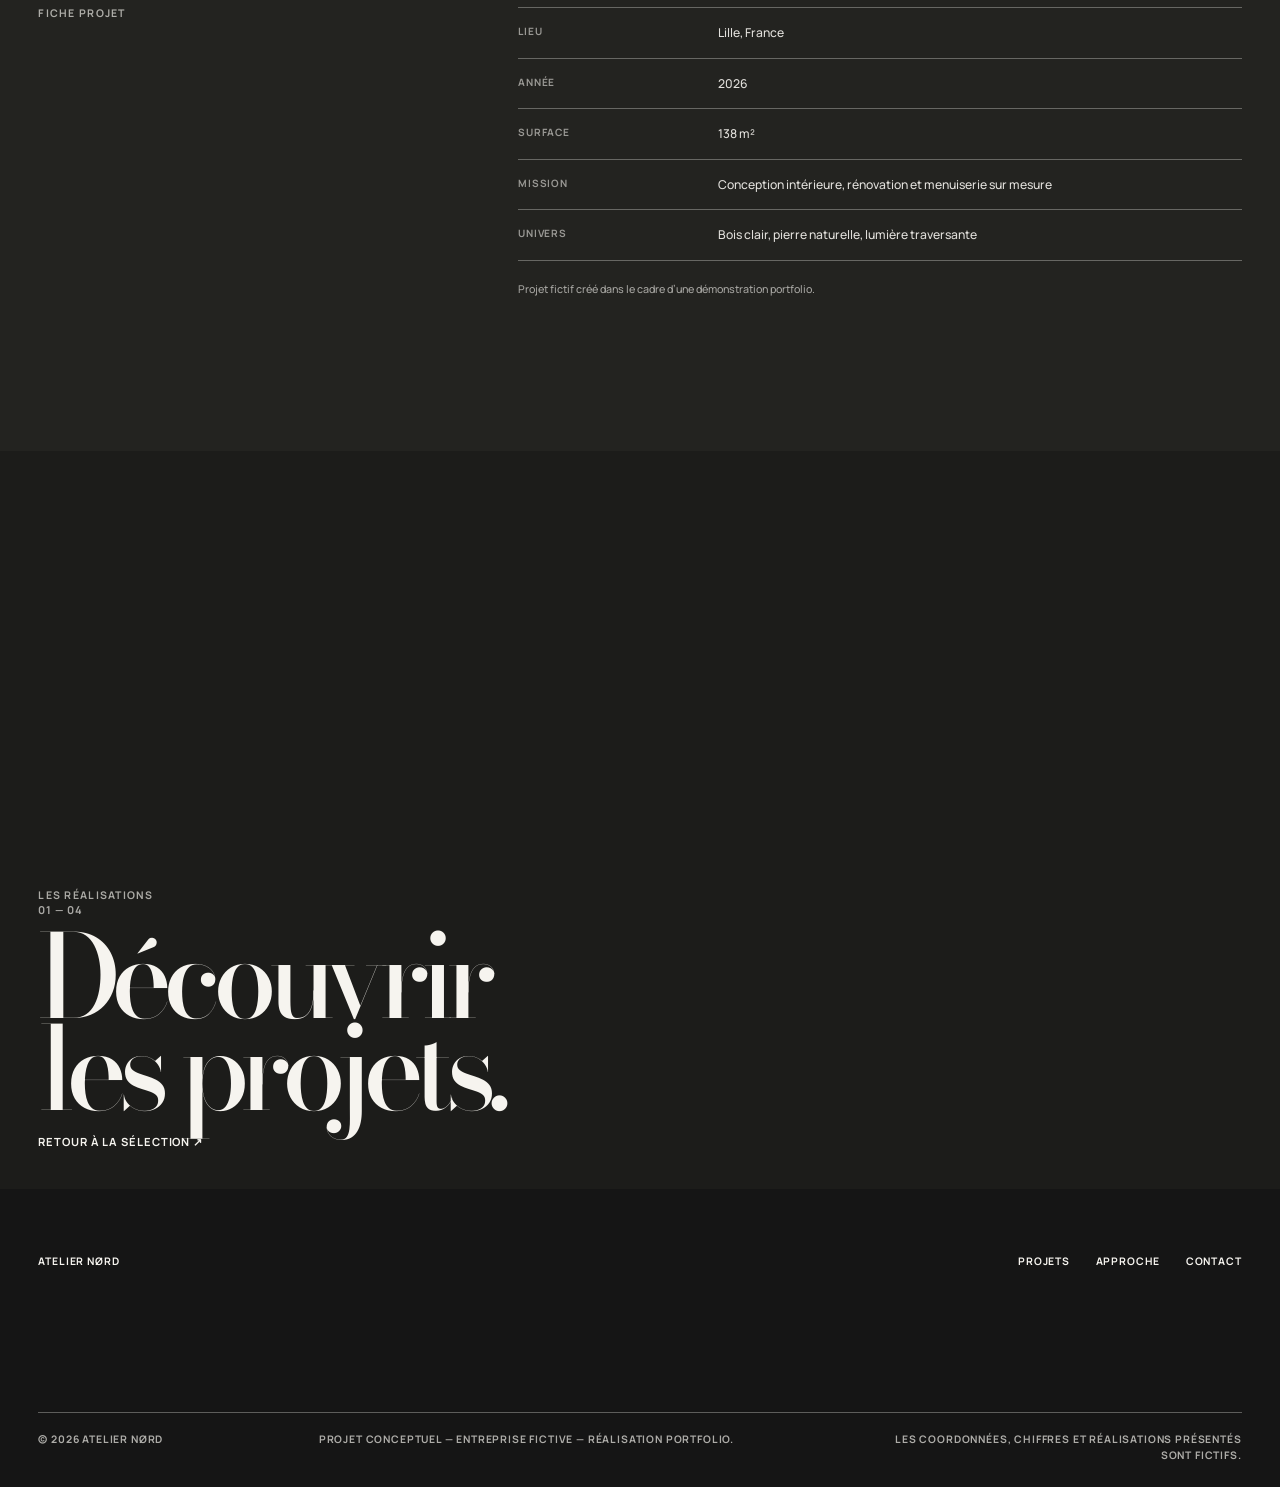
==== commit 24df8a27: "Mise à jour Atelier NORD" ====
--- a/projets/maison-l.html
+++ b/projets/maison-l.html
@@ -58,6 +58,7 @@
       <section class="project-hero" aria-labelledby="project-title">
         <div class="project-hero__content page-grid">
           <div class="project-hero__intro">
+            <a class="project-back" href="../index.html#projets"><span aria-hidden="true">←</span> Retour aux réalisations</a>
             <p class="eyebrow">Projet 01</p>
             <h1 id="project-title">MAISON L</h1>
             <p class="project-hero__statement">Une maison de ville<br />ouverte sur la lumière.</p>
@@ -198,10 +199,10 @@
         <img src="../assets/images/modern-living-room-interior-with-unique-fireplace-2026-03-18-08-25-08-utc.jpg" width="6000" height="4000" alt="" loading="lazy" decoding="async" />
         <div class="next-project__veil" aria-hidden="true"></div>
         <a class="next-project__link" href="../index.html#projets">
-          <p class="eyebrow eyebrow--light">Projet suivant</p>
-          <p class="next-project__number">02</p>
-          <h2 id="next-project-title">APPARTEMENT V</h2>
-          <p>Lille — 2025 <span aria-hidden="true">↗</span></p>
+          <p class="eyebrow eyebrow--light">Les réalisations</p>
+          <p class="next-project__number">01 — 04</p>
+          <h2 id="next-project-title">Découvrir<br />les projets.</h2>
+          <p>Retour à la sélection <span aria-hidden="true">↗</span></p>
         </a>
       </section>
     </main>
--- a/css/style.css
+++ b/css/style.css
@@ -157,6 +157,7 @@
   display: inline-flex;
   align-items: center;
   gap: 0.75rem;
+  min-height: 44px;
   padding-bottom: 0.25rem;
   border-bottom: 1px solid currentColor;
   font-size: 0.74rem;
@@ -175,6 +176,9 @@
 }
 
 .wordmark {
+  display: inline-flex;
+  align-items: center;
+  min-height: 44px;
   font-size: 0.68rem;
   font-weight: 700;
   letter-spacing: 0.12em;
@@ -222,6 +226,9 @@
 
 .primary-nav a {
   position: relative;
+  display: inline-flex;
+  align-items: center;
+  min-height: 44px;
   padding-block: 0.8rem;
   font-size: 0.68rem;
   font-weight: 700;
@@ -339,6 +346,7 @@
 .hero__content {
   position: relative;
   z-index: 1;
+  grid-template-columns: minmax(0, 1fr);
   grid-template-rows: auto 1fr auto;
   min-height: 100svh;
   padding-top: clamp(7rem, 16vh, 13rem);
@@ -508,33 +516,6 @@
   background: var(--charcoal);
 }
 
-.project__media--upcoming {
-  display: grid;
-  place-items: center;
-  padding: 1.5rem;
-  color: var(--paper);
-  background: #85847e;
-}
-
-.project__media--upcoming::before {
-  position: absolute;
-  inset: 1rem;
-  content: "";
-  border: 1px solid rgba(246, 244, 239, 0.38);
-}
-
-.project__media--upcoming span {
-  position: relative;
-  z-index: 2;
-  font-family: var(--serif);
-  font-size: clamp(2.15rem, 4.5vw, 5.25rem);
-  font-weight: 500;
-  letter-spacing: -0.07em;
-  line-height: 0.78;
-  text-align: center;
-  text-transform: uppercase;
-}
-
 .project__media img {
   height: 100%;
   object-fit: cover;
@@ -574,6 +555,12 @@
   color: var(--stone);
   font-size: 0.68rem;
   line-height: 1.55;
+}
+
+.project__meta .project__universe {
+  margin-top: 0.6rem;
+  color: var(--ink);
+  font-weight: 700;
 }
 
 .project__cta {
@@ -592,11 +579,6 @@
   word-spacing: 0.18em;
 }
 
-.project--upcoming .project__cta {
-  color: var(--stone);
-  border-color: var(--line);
-}
-
 .project--maison-l .project__link {
   grid-template-columns: minmax(0, 1fr);
 }
@@ -607,8 +589,9 @@
 }
 
 .project--maison-l .project__meta {
-  width: min(100%, 980px);
-  margin-left: clamp(1rem, 10vw, 13rem);
+  --project-meta-indent: clamp(1rem, 10vw, 13rem);
+  width: min(calc(100% - var(--project-meta-indent)), 980px);
+  margin-left: var(--project-meta-indent);
 }
 
 .project--appartement-v .project__link {
@@ -626,12 +609,6 @@
   align-self: center;
 }
 
-.project--appartement-v .project__cta {
-  grid-column: 2;
-  justify-self: start;
-  margin-top: 2rem;
-}
-
 .project--dunes .project__link {
   grid-template-columns: minmax(0, 1fr);
 }
@@ -643,6 +620,7 @@
 }
 
 .project--dunes .project__meta {
+  grid-template-columns: 3rem minmax(0, 1fr);
   width: min(100%, 700px);
   margin-top: -3.5rem;
   margin-left: clamp(1rem, 8vw, 10rem);
@@ -662,12 +640,6 @@
 .project--studio-m .project__meta {
   grid-template-columns: 2.2rem minmax(0, 1fr);
   align-self: center;
-}
-
-.project--studio-m .project__cta {
-  grid-column: 2;
-  justify-self: start;
-  margin-top: 2rem;
 }
 
 /* Interlude */
@@ -1004,6 +976,7 @@
   display: inline-flex;
   align-items: center;
   gap: 0.85rem;
+  min-height: 44px;
   margin-top: clamp(2rem, 4vw, 4rem);
   padding-bottom: 0.4rem;
   border-bottom: 1px solid currentColor;
@@ -1062,6 +1035,12 @@
   text-transform: uppercase;
 }
 
+.site-footer a {
+  display: inline-flex;
+  align-items: center;
+  min-height: 44px;
+}
+
 .site-footer__bottom {
   gap: 1.5rem;
   padding-top: 1.2rem;
@@ -1092,6 +1071,25 @@
   grid-template-columns: minmax(0, 1fr) minmax(15rem, 0.55fr);
   gap: clamp(2rem, 8vw, 10rem);
   padding-bottom: clamp(3rem, 7vw, 7rem);
+}
+
+.project-back {
+  display: inline-flex;
+  align-items: center;
+  gap: 0.6rem;
+  min-height: 44px;
+  margin-bottom: clamp(1rem, 2vw, 2rem);
+  padding-bottom: 0.2rem;
+  border-bottom: 1px solid currentColor;
+  font-size: 0.67rem;
+  font-weight: 700;
+  letter-spacing: 0.08em;
+  text-transform: uppercase;
+}
+
+.project-back span {
+  font-size: 1rem;
+  line-height: 1;
 }
 
 .project-hero h1 {
@@ -1422,7 +1420,7 @@
   }
 
   .project--maison-l .project__meta {
-    margin-left: clamp(1rem, 5vw, 3.5rem);
+    --project-meta-indent: clamp(1rem, 5vw, 3.5rem);
   }
 
   .project--dunes .project__meta {
@@ -1626,6 +1624,9 @@
   }
 
   .mobile-menu__footer a {
+    display: inline-flex;
+    align-items: center;
+    min-height: 44px;
     text-transform: none;
   }
 
@@ -1656,7 +1657,7 @@
   .project-hero__content,
   .project-intro__grid,
   .project-facts .page-grid {
-    grid-template-columns: 1fr;
+    grid-template-columns: minmax(0, 1fr);
   }
 
   .manifesto__copy {
@@ -1728,16 +1729,14 @@
     font-size: clamp(2.3rem, 10vw, 3.5rem);
   }
 
-  .project__cta,
-  .project--appartement-v .project__cta,
-  .project--studio-m .project__cta {
+  .project__cta {
     grid-column: 2;
     justify-self: start;
     margin-top: 1.15rem;
   }
 
   .project--dunes .project__meta {
-    margin-top: 0;
+    margin: 0;
   }
 
   .interlude {
@@ -1936,6 +1935,20 @@
 
   .next-project h2 {
     font-size: clamp(4rem, 18vw, 7rem);
+  }
+}
+
+@media (max-width: 360px) {
+  .display-title {
+    font-size: 2.6rem;
+  }
+
+  .hero h1 {
+    font-size: 3.4rem;
+  }
+
+  .project h3 {
+    font-size: 2.1rem;
   }
 }
 
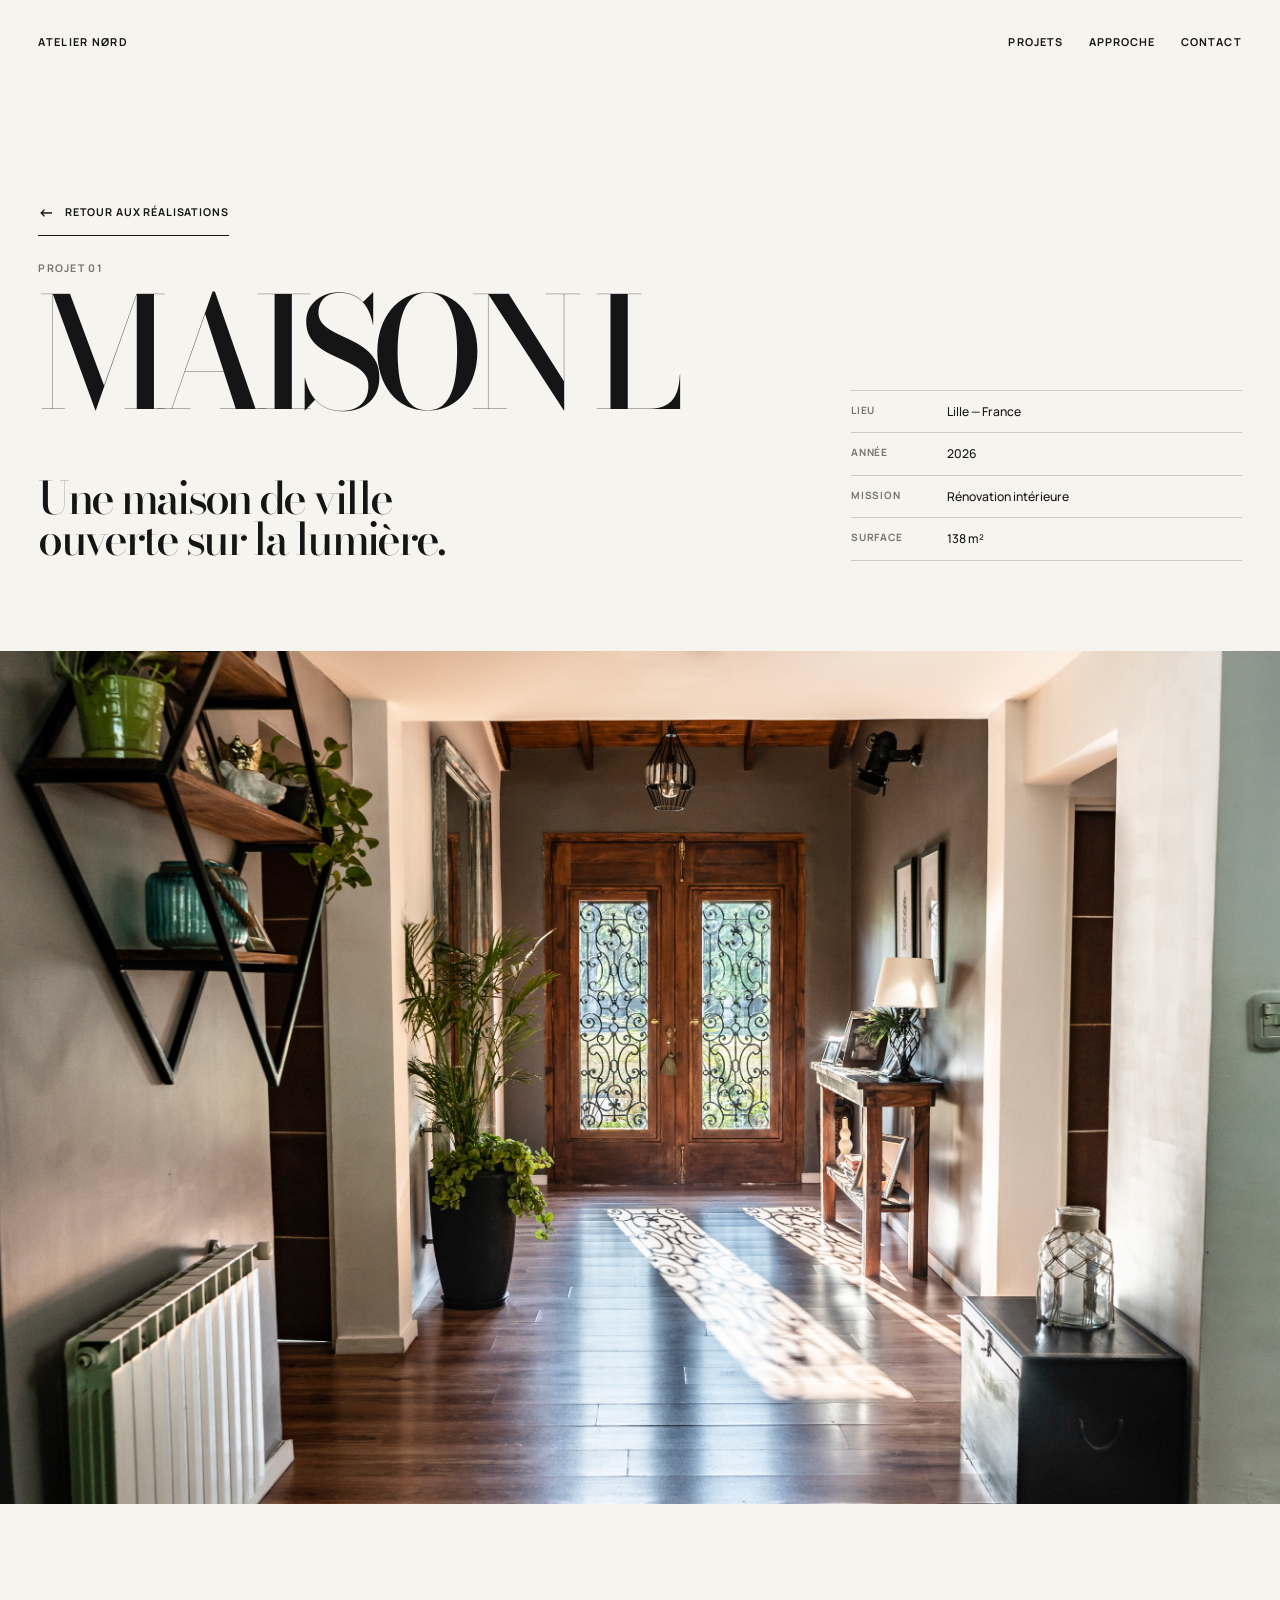
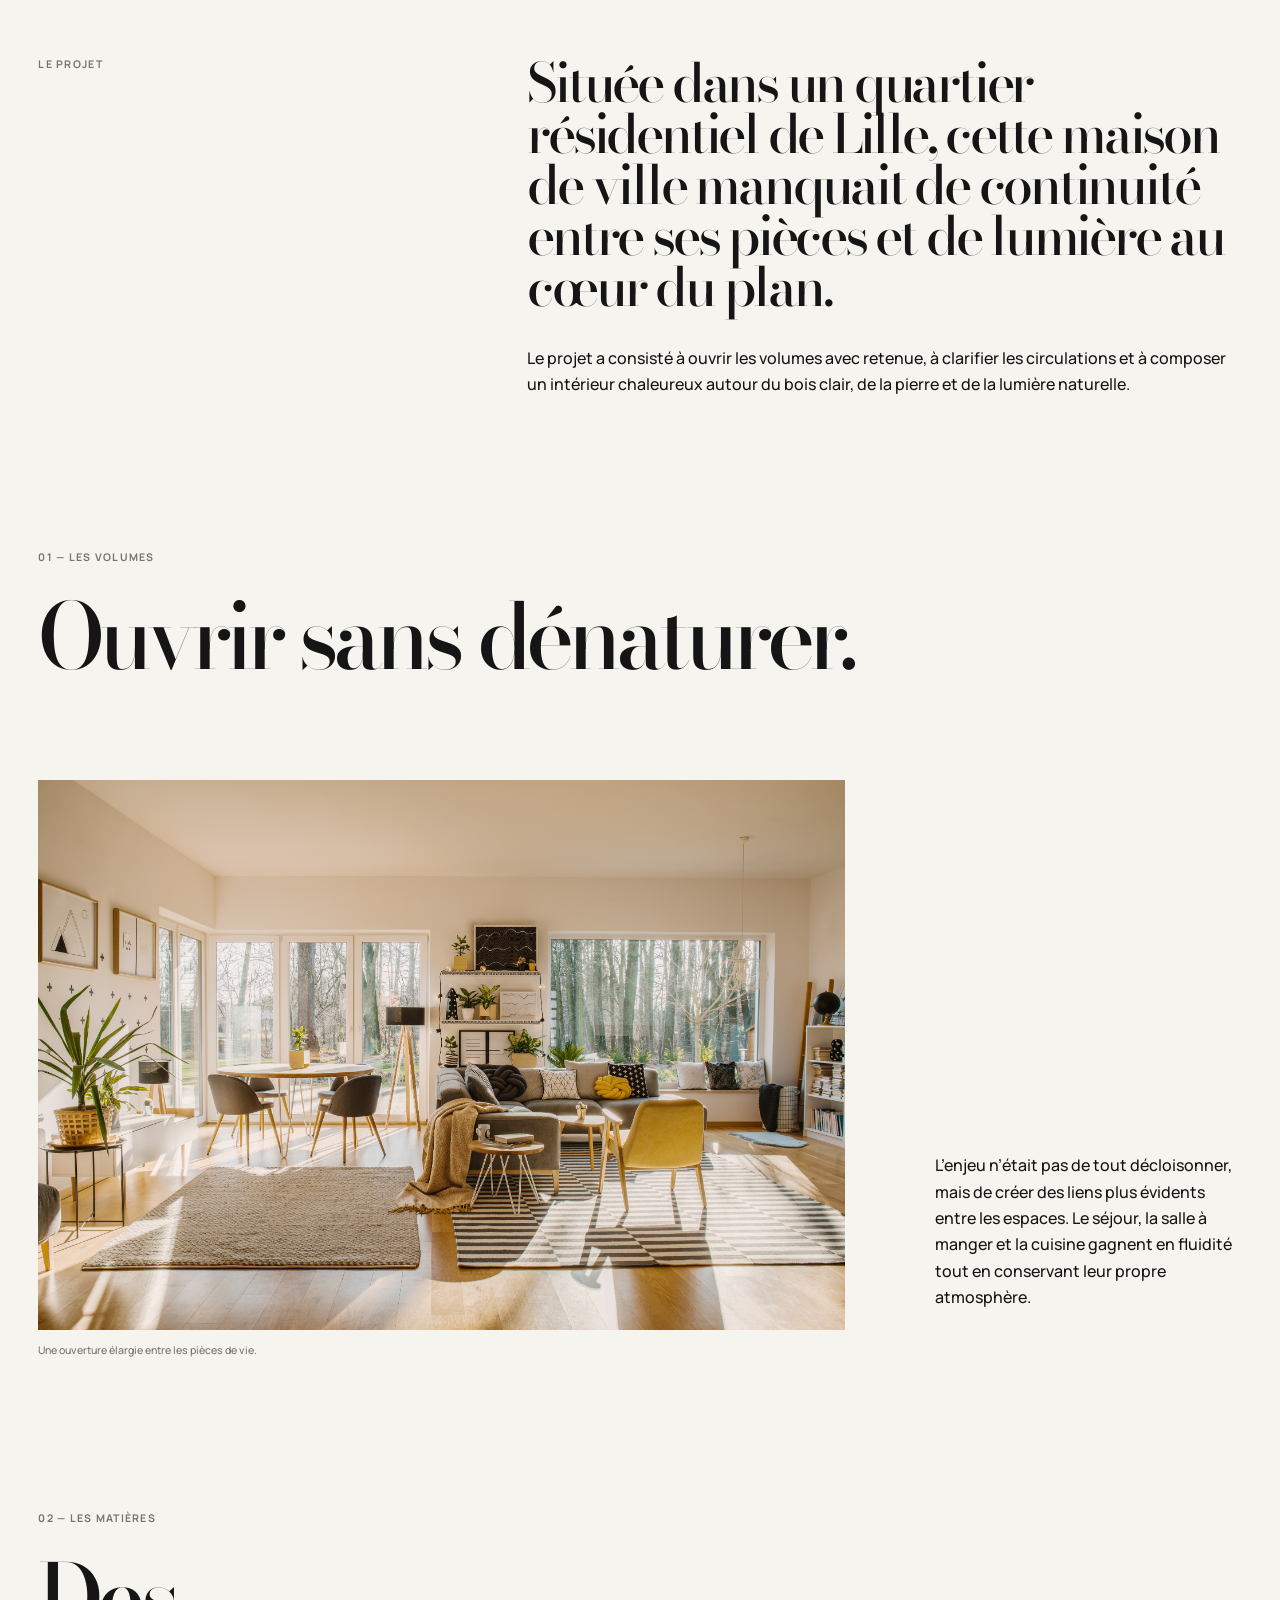
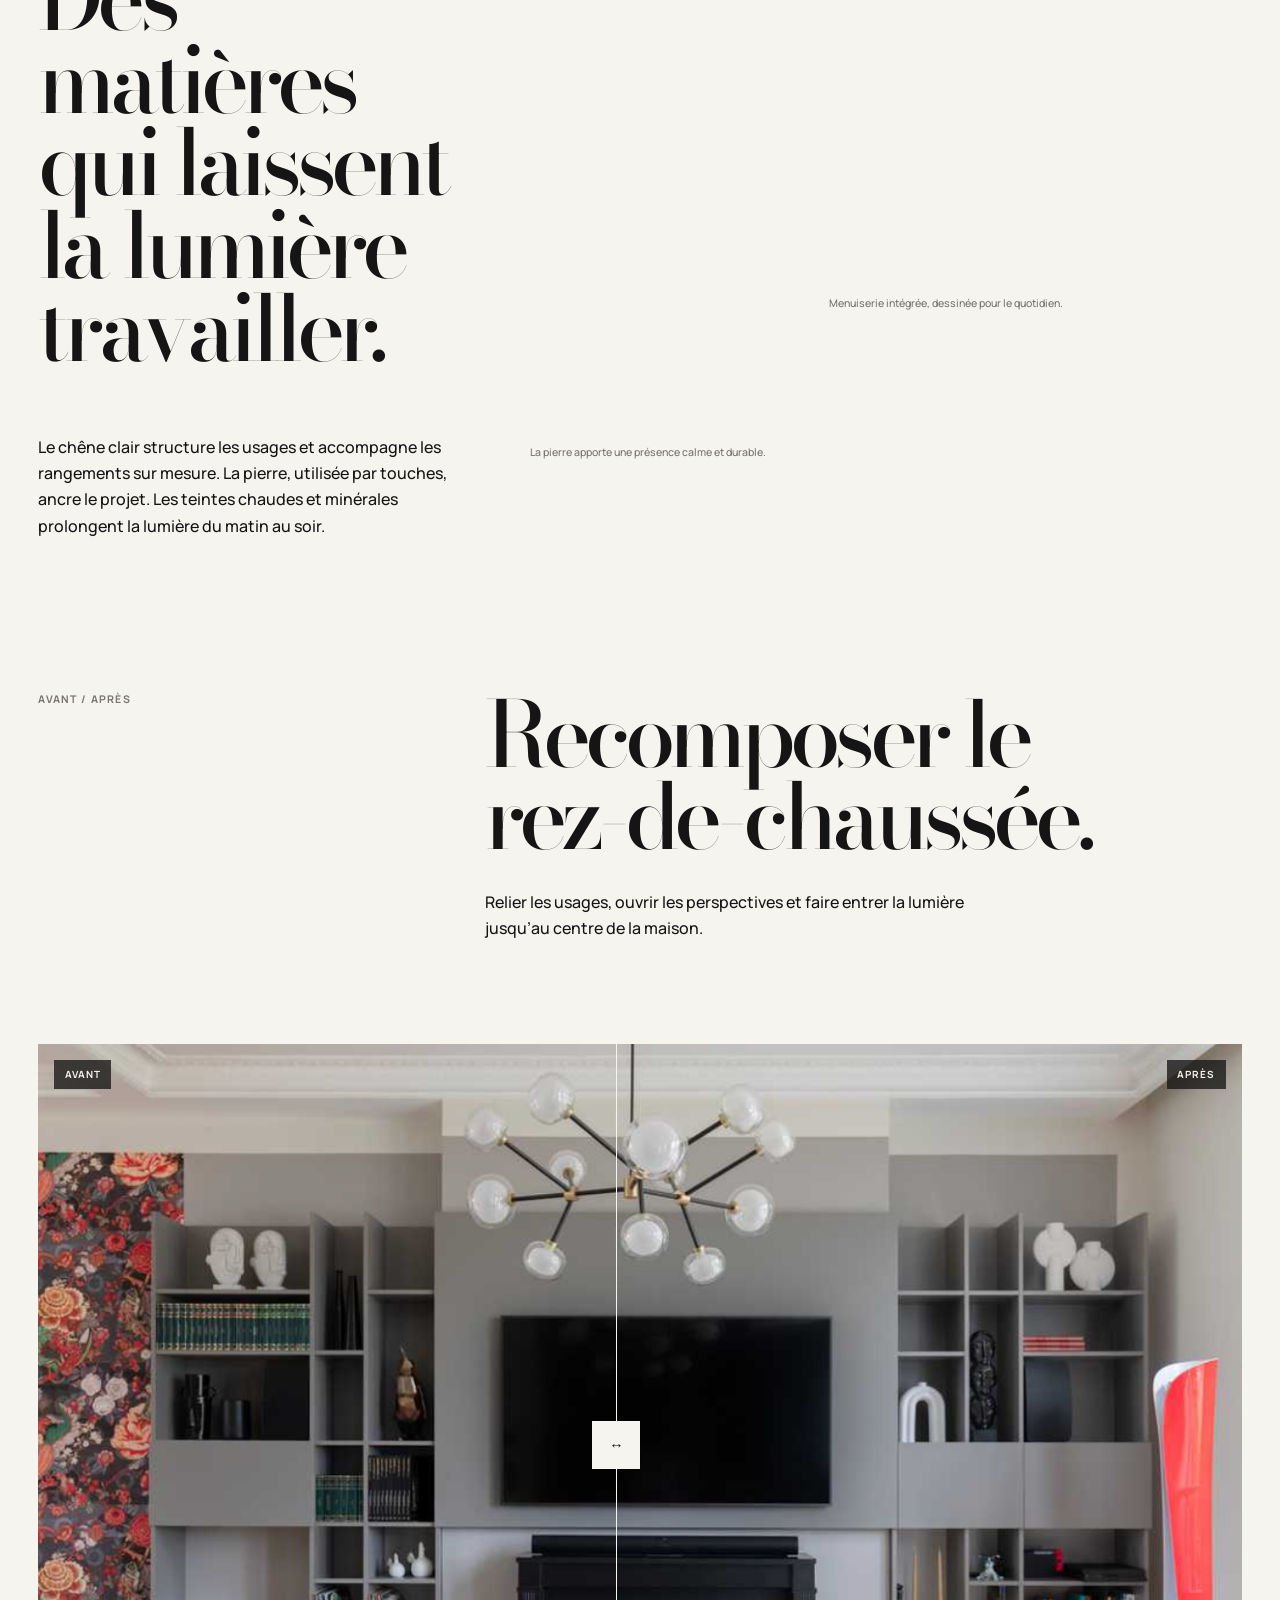
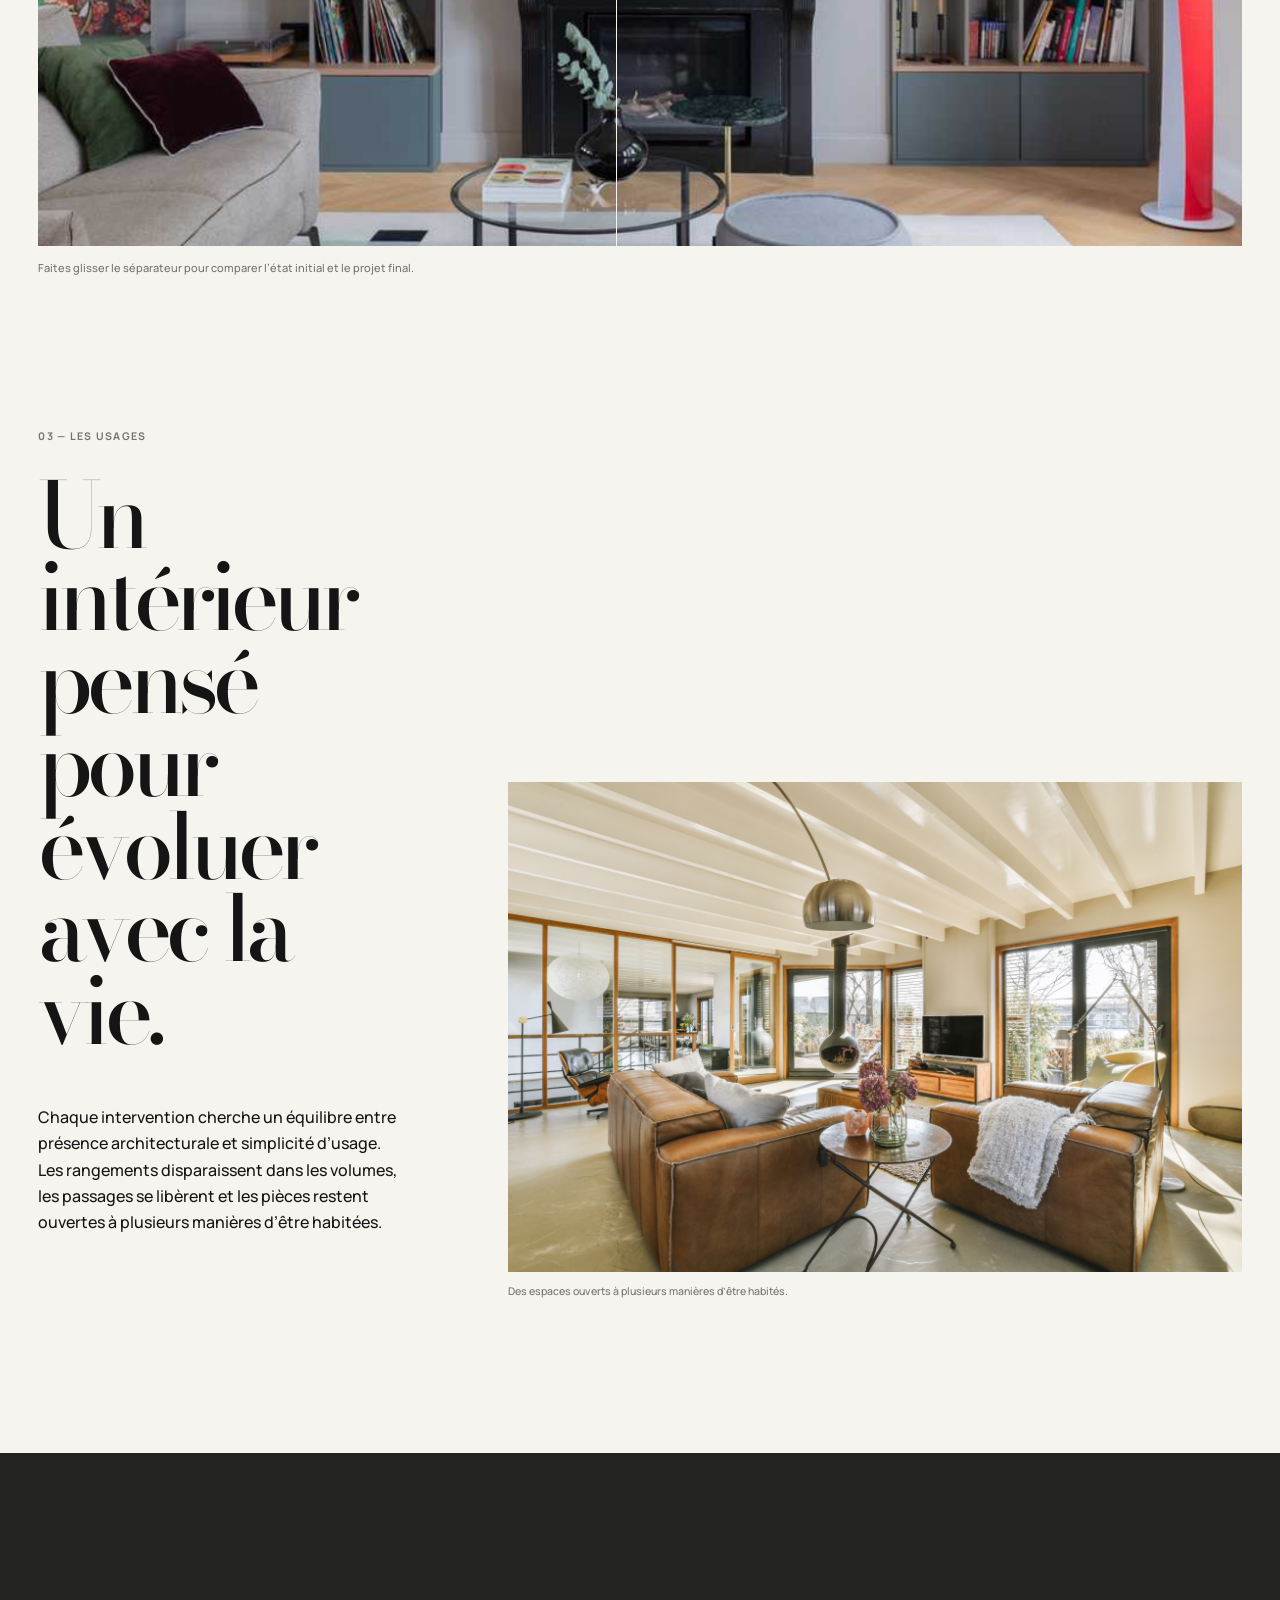
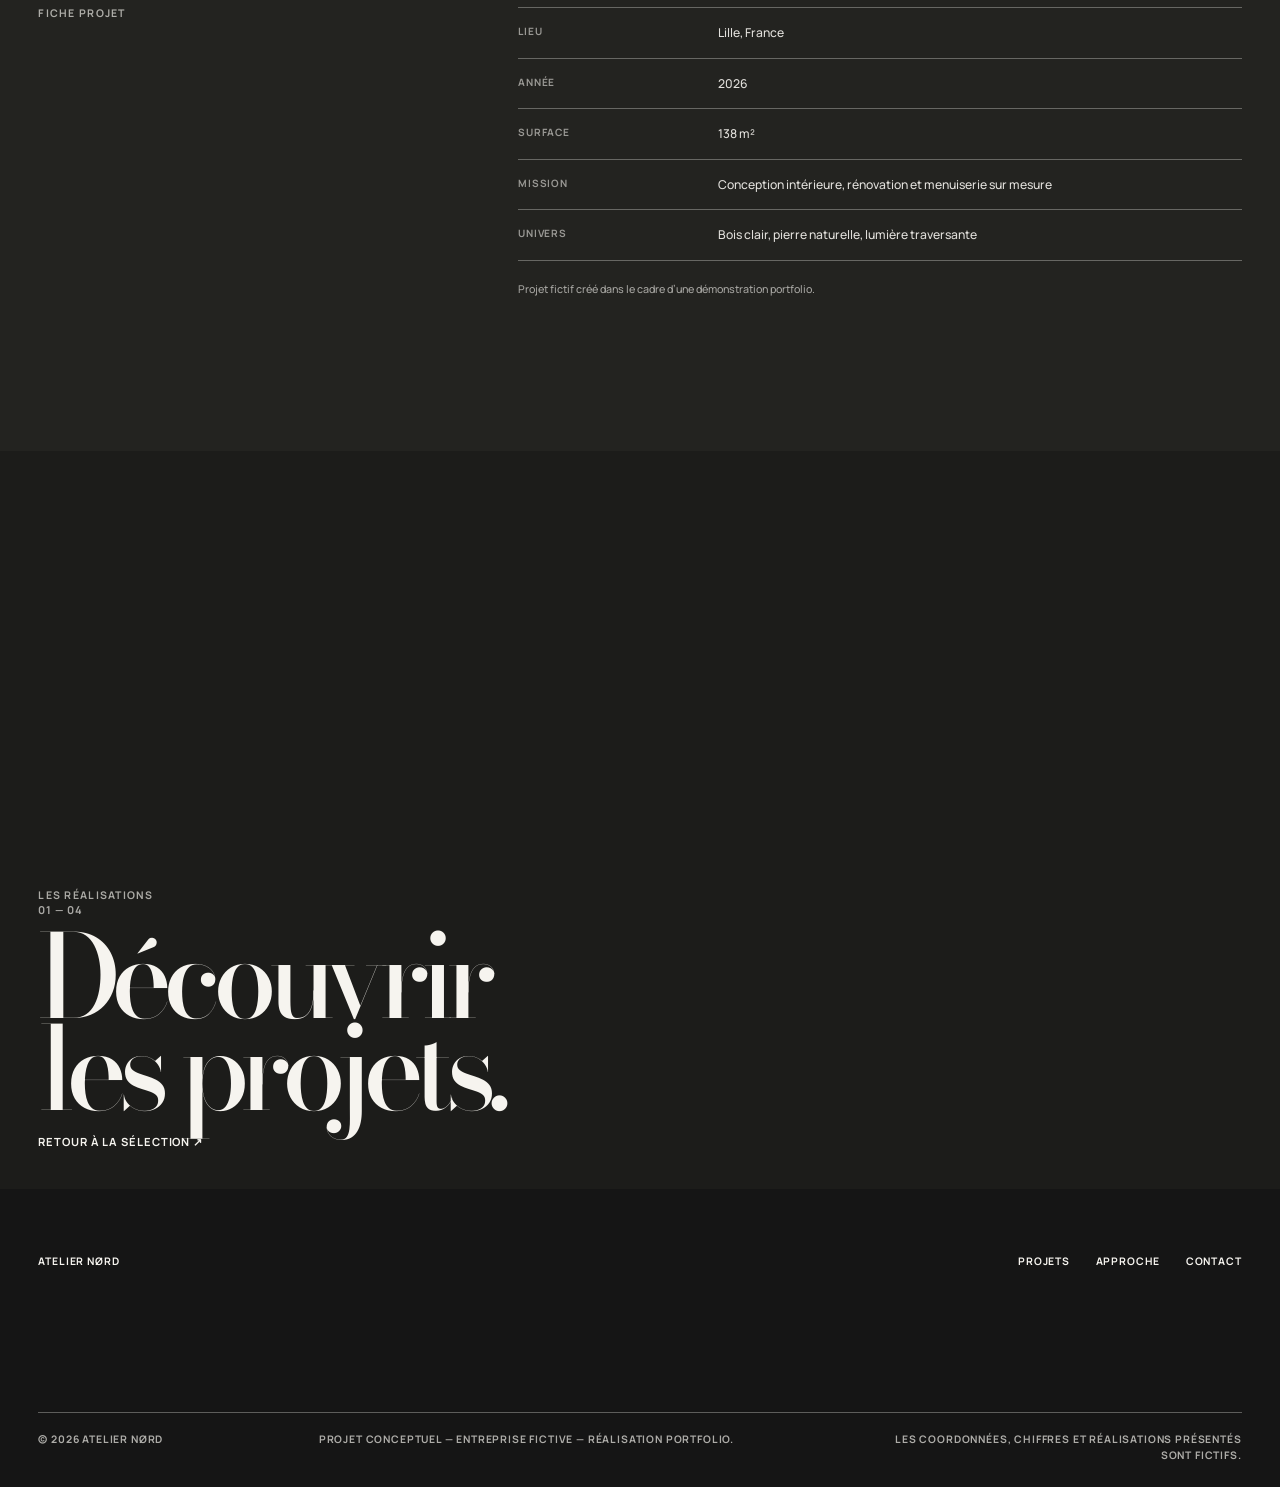
==== commit 565f0523: "Correction image comparateur" ====
--- a/projets/maison-l.html
+++ b/projets/maison-l.html
@@ -147,7 +147,7 @@
         </div>
         <div class="comparison-wrap" data-reveal>
           <div class="comparison" data-comparison style="--position: 48%">
-            <img class="comparison__image" src="../assets/images/apre%CC%80s.png" width="1246" height="868" alt="Après rénovation : pièce de vie lumineuse avec meuble sur mesure et cheminée" loading="lazy" decoding="async" />
+            <img class="comparison__image" src="../assets/images/apres.png" width="1246" height="868" alt="Après rénovation : pièce de vie lumineuse avec meuble sur mesure et cheminée" loading="lazy" decoding="async" />
             <div class="comparison__before" data-comparison-before>
               <img src="../assets/images/avant.png" width="1282" height="860" alt="Avant rénovation : pièce de vie classique avec cheminée" loading="lazy" decoding="async" />
             </div>
